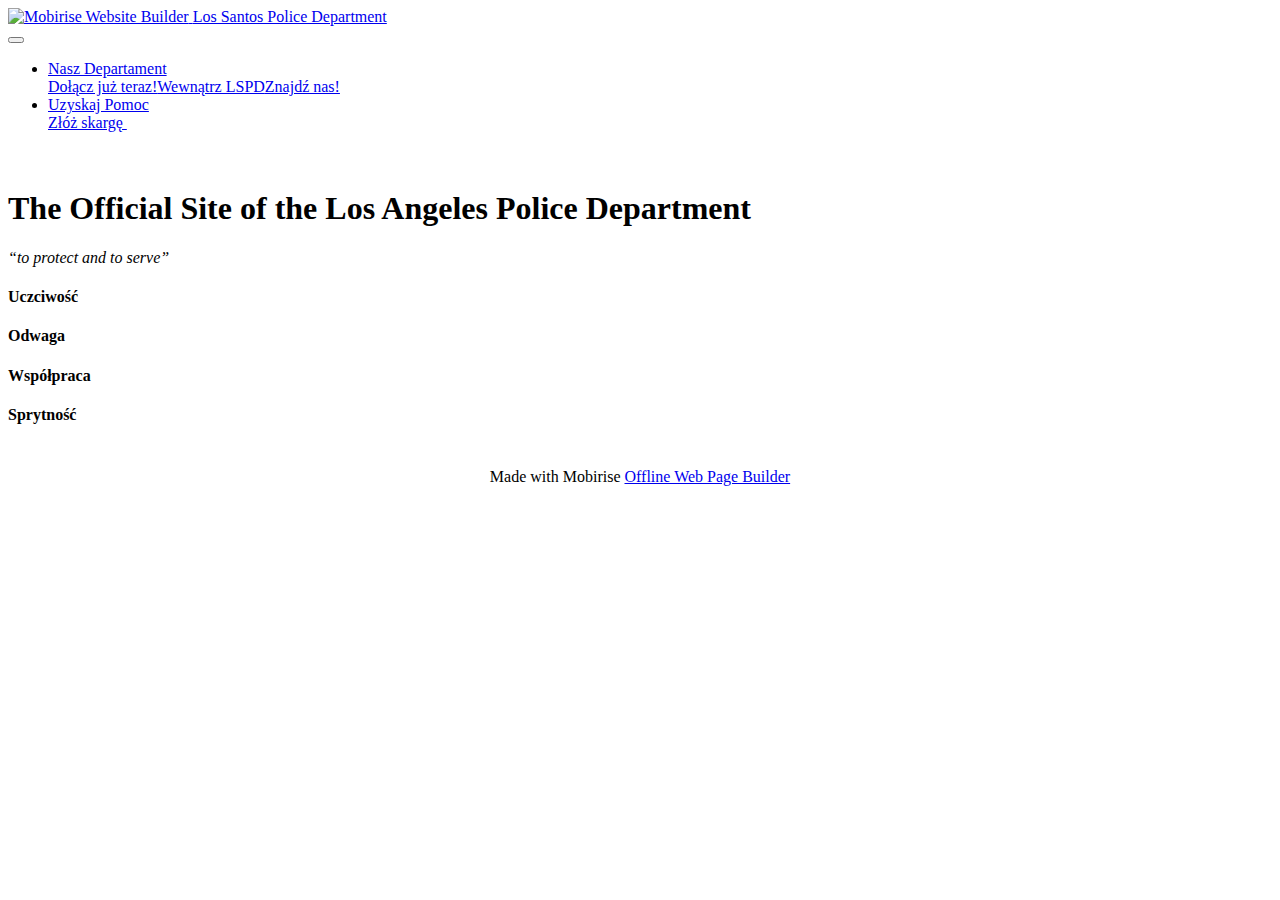
==== index.html @ 6dae655d "Add files via upload" ====
<!DOCTYPE html>
<html  >
<head>
  <!-- Site made with Mobirise Website Builder v5.6.8, https://mobirise.com -->
  <meta charset="UTF-8">
  <meta http-equiv="X-UA-Compatible" content="IE=edge">
  <meta name="generator" content="Mobirise v5.6.8, mobirise.com">
  <meta name="twitter:card" content="summary_large_image"/>
  <meta name="twitter:image:src" content="">
  <meta property="og:image" content="">
  <meta name="twitter:title" content="MazeRP LSPD Zewnętrzna">
  <meta name="viewport" content="width=device-width, initial-scale=1, minimum-scale=1">
  <link rel="shortcut icon" href="assets/images/xztnbhtv-400x400.jpg-1.png" type="image/x-icon">
  <meta name="description" content="">
  
  
  <title>MazeRP LSPD Zewnętrzna</title>
  <link rel="stylesheet" href="assets/web/assets/mobirise-icons2/mobirise2.css">
  <link rel="stylesheet" href="assets/web/assets/mobirise-icons/mobirise-icons.css">
  <link rel="stylesheet" href="assets/bootstrap/css/bootstrap.min.css">
  <link rel="stylesheet" href="assets/bootstrap/css/bootstrap-grid.min.css">
  <link rel="stylesheet" href="assets/bootstrap/css/bootstrap-reboot.min.css">
  <link rel="stylesheet" href="assets/parallax/jarallax.css">
  <link rel="stylesheet" href="assets/dropdown/css/style.css">
  <link rel="stylesheet" href="assets/socicon/css/styles.css">
  <link rel="stylesheet" href="assets/theme/css/style.css">
  <link rel="preload" href="https://fonts.googleapis.com/css?family=Epilogue:100,200,300,400,500,600,700,800,900,100i,200i,300i,400i,500i,600i,700i,800i,900i&display=swap" as="style" onload="this.onload=null;this.rel='stylesheet'">
  <noscript><link rel="stylesheet" href="https://fonts.googleapis.com/css?family=Epilogue:100,200,300,400,500,600,700,800,900,100i,200i,300i,400i,500i,600i,700i,800i,900i&display=swap"></noscript>
  <link rel="preload" as="style" href="assets/mobirise/css/mbr-additional.css"><link rel="stylesheet" href="assets/mobirise/css/mbr-additional.css" type="text/css">
  
  
  
  
</head>
<body>
  
  <section data-bs-version="5.1" class="menu menu1 cid-sFGzlAXw3z" once="menu" id="menu1-2">
    

    <nav class="navbar navbar-dropdown navbar-expand-lg">
        <div class="container">
            <div class="navbar-brand">
                <span class="navbar-logo">
                    <a href="https://mobiri.se">
                        <img src="assets/images/xztnbhtv-400x400.jpg-1.png" alt="Mobirise Website Builder" style="height: 3.9rem;">
                    </a>
                </span>
                <span class="navbar-caption-wrap"><a class="navbar-caption text-white text-primary display-7" href="index.html">Los Santos Police Department</a></span>
            </div>
            <button class="navbar-toggler" type="button" data-toggle="collapse" data-bs-toggle="collapse" data-target="#navbarSupportedContent" data-bs-target="#navbarSupportedContent" aria-controls="navbarNavAltMarkup" aria-expanded="false" aria-label="Toggle navigation">
                <div class="hamburger">
                    <span></span>
                    <span></span>
                    <span></span>
                    <span></span>
                </div>
            </button>
            <div class="collapse navbar-collapse" id="navbarSupportedContent">
                <ul class="navbar-nav nav-dropdown nav-right" data-app-modern-menu="true"><li class="nav-item dropdown"><a class="nav-link link text-white text-primary dropdown-toggle display-4" href="#top" data-toggle="dropdown-submenu" data-bs-toggle="dropdown" data-bs-auto-close="outside" aria-expanded="false">Nasz Departament</a><div class="dropdown-menu" aria-labelledby="dropdown-819"><a class="text-white text-primary dropdown-item display-4" href="#top">Dołącz już teraz!</a><a class="text-white text-primary dropdown-item display-4" href="#top">Wewnątrz LSPD</a><a class="text-white text-primary dropdown-item display-4" href="#top">Znajdź nas!</a></div></li><li class="nav-item dropdown"><a class="nav-link link text-white text-primary dropdown-toggle display-4" href="index.html#features19-a" data-toggle="dropdown-submenu" data-bs-toggle="dropdown" data-bs-auto-close="outside" aria-expanded="false">Uzyskaj Pomoc</a><div class="dropdown-menu" aria-labelledby="dropdown-516"><a class="text-white text-primary dropdown-item display-4" href="index.html#features19-a">Złóż skargę&nbsp;</a></div></li></ul>
                
                
            </div>
        </div>
    </nav>
</section>

<section data-bs-version="5.1" class="header19 cid-sFGzrhlvIh mbr-fullscreen mbr-parallax-background" id="header19-3">

    

    <div class="mbr-overlay" style="opacity: 0.8; background-color: rgb(53, 53, 53);">
    </div>

    <div class="container">
        <div class="media-container">
            <div class="col-md-12 col-lg-10 m-auto align-center">
                <h1 class="mbr-section-title mbr-white mbr-fonts-style mb-3 display-5"><em><strong><br></strong></em>The Official Site of the Los Angeles Police Department<br></h1>
                <p class="mbr-text mbr-white mbr-fonts-style display-1"><em>
                    “to protect and to serve”</em></p>
                

                <div class="row pt-5 justify-content-center">
                    <div class="col-12 col-md-6 col-lg-3">
                        <div class="card-wrapper">
                            <div class="card-box align-center">
                                <span class="mbr-iconfont mobi-mbri-cash mobi-mbri" style="color: rgb(55, 150, 131); fill: rgb(55, 150, 131);"></span>
                                <h4 class="card-title align-center mbr-black mbr-fonts-style display-7"><strong>Uczciwość</strong></h4>
                            </div>
                        </div>
                    </div>
                    <div class="col-12 col-md-6 col-lg-3">
                        <div class="card-wrapper">
                            <div class="card-box align-center">
                                <span class="mbr-iconfont mbri-user" style="color: rgb(55, 150, 131); fill: rgb(55, 150, 131);"></span>
                                <h4 class="card-title align-center mbr-black mbr-fonts-style display-7"><strong>Odwaga</strong></h4>
                            </div>
                        </div>
                    </div>
                    <div class="col-12 col-md-6 col-lg-3">
                        <div class="card-wrapper">
                            <div class="card-box align-center">
                                <span class="mbr-iconfont mobi-mbri-users mobi-mbri" style="color: rgb(55, 150, 131); fill: rgb(55, 150, 131);"></span>
                                <h4 class="card-title align-center mbr-black mbr-fonts-style display-7"><strong>Współpraca</strong></h4>
                            </div>
                        </div>
                    </div>
                    <div class="col-12 col-md-6 col-lg-3">
                        <div class="card-wrapper">
                            <div class="card-box align-center">
                                <span class="mbr-iconfont mobi-mbri-preview mobi-mbri" style="color: rgb(55, 150, 131); fill: rgb(55, 150, 131);"></span>
                                <h4 class="card-title align-center mbr-black mbr-fonts-style display-7"><strong>Sprytność</strong></h4>
                            </div>
                        </div>
                    </div>
                </div>
            </div>
        </div>
    </div>
</section><section class="display-7" style="padding: 0;align-items: center;justify-content: center;flex-wrap: wrap;    align-content: center;display: flex;position: relative;height: 4rem;"><a href="https://mobiri.se/2771195" style="flex: 1 1;height: 4rem;position: absolute;width: 100%;z-index: 1;"><img alt="" style="height: 4rem;" src="[data-uri]"></a><p style="margin: 0;text-align: center;" class="display-7">Made with Mobirise &#8204;</p><a style="z-index:1" href="https://mobirise.com/offline-website-builder.html">Offline Web Page Builder</a></section><script src="assets/bootstrap/js/bootstrap.bundle.min.js"></script>  <script src="assets/parallax/jarallax.js"></script>  <script src="assets/smoothscroll/smooth-scroll.js"></script>  <script src="assets/ytplayer/index.js"></script>  <script src="assets/dropdown/js/navbar-dropdown.js"></script>  <script src="assets/vimeoplayer/player.js"></script>  <script src="assets/theme/js/script.js"></script>  
  
  
</body>
</html>
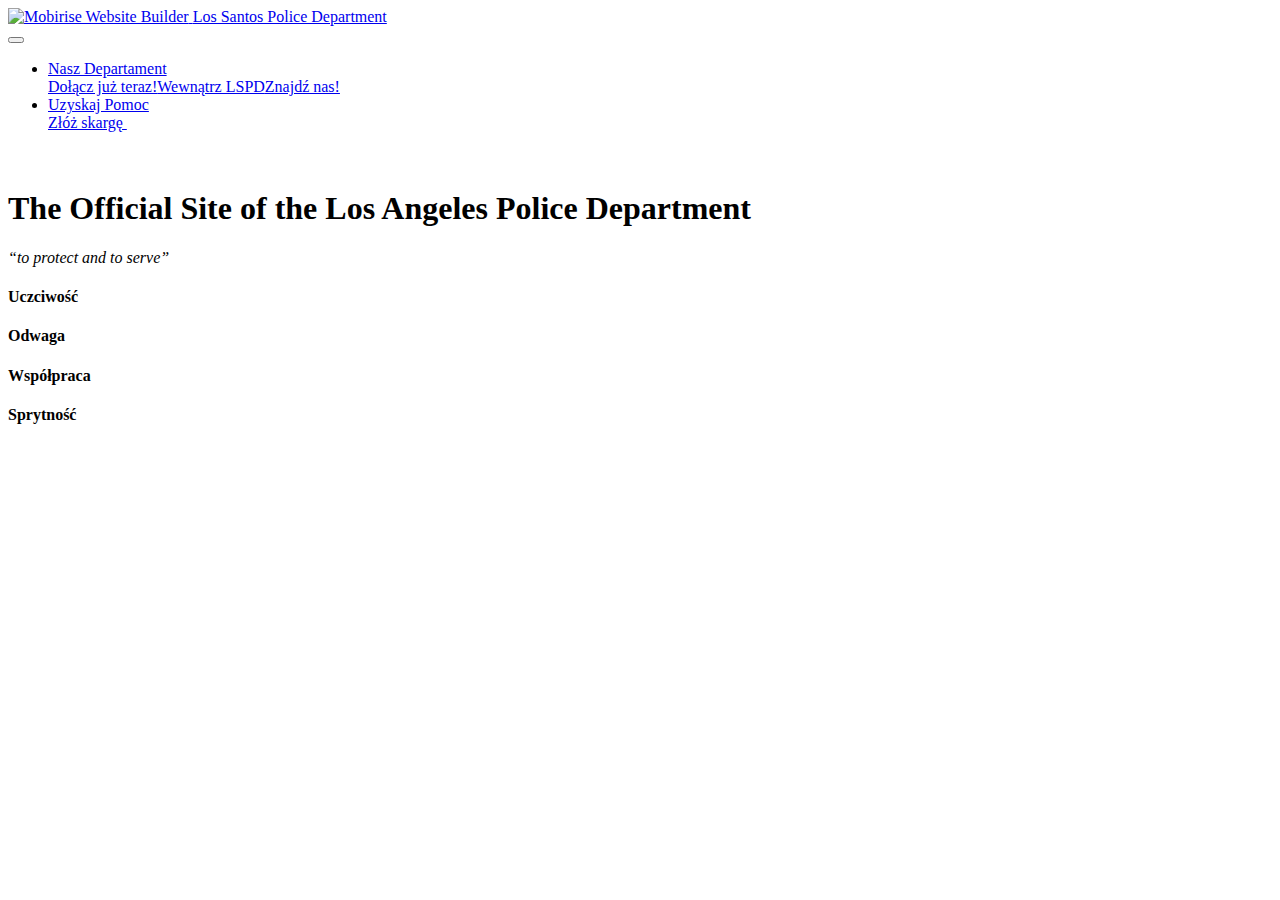
==== commit eb6c5148: "Update index.html" ====
--- a/index.html
+++ b/index.html
@@ -1,7 +1,6 @@
 <!DOCTYPE html>
 <html  >
 <head>
-  <!-- Site made with Mobirise Website Builder v5.6.8, https://mobirise.com -->
   <meta charset="UTF-8">
   <meta http-equiv="X-UA-Compatible" content="IE=edge">
   <meta name="generator" content="Mobirise v5.6.8, mobirise.com">
@@ -116,8 +115,7 @@
             </div>
         </div>
     </div>
-</section><section class="display-7" style="padding: 0;align-items: center;justify-content: center;flex-wrap: wrap;    align-content: center;display: flex;position: relative;height: 4rem;"><a href="https://mobiri.se/2771195" style="flex: 1 1;height: 4rem;position: absolute;width: 100%;z-index: 1;"><img alt="" style="height: 4rem;" src="[data-uri]"></a><p style="margin: 0;text-align: center;" class="display-7">Made with Mobirise &#8204;</p><a style="z-index:1" href="https://mobirise.com/offline-website-builder.html">Offline Web Page Builder</a></section><script src="assets/bootstrap/js/bootstrap.bundle.min.js"></script>  <script src="assets/parallax/jarallax.js"></script>  <script src="assets/smoothscroll/smooth-scroll.js"></script>  <script src="assets/ytplayer/index.js"></script>  <script src="assets/dropdown/js/navbar-dropdown.js"></script>  <script src="assets/vimeoplayer/player.js"></script>  <script src="assets/theme/js/script.js"></script>  
   
   
 </body>
-</html>+</html>
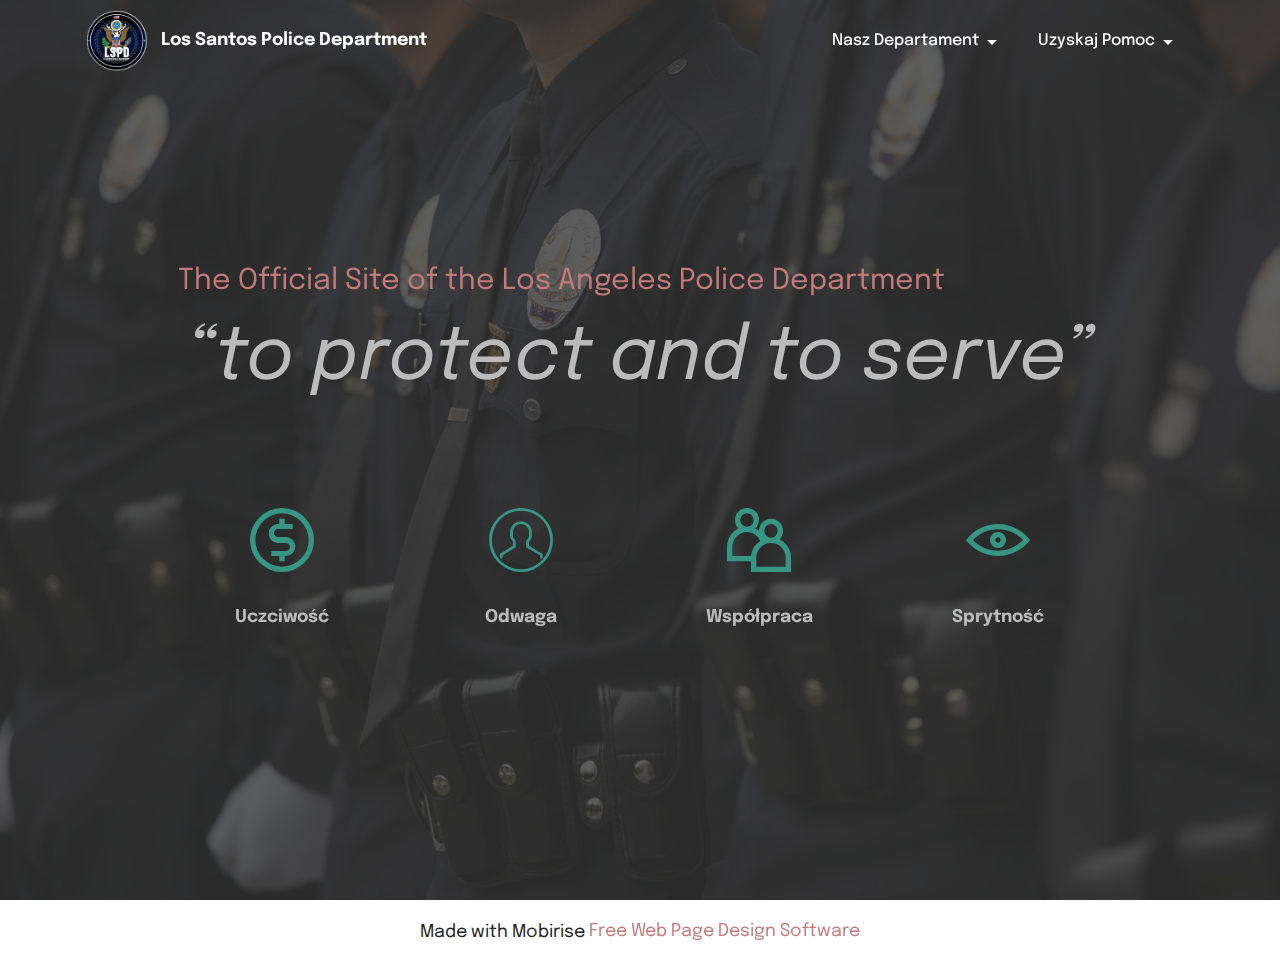
==== commit 7a4fbc6b: "Add files via upload" ====
--- a/index.html
+++ b/index.html
@@ -1,6 +1,7 @@
 <!DOCTYPE html>
 <html  >
 <head>
+  <!-- Site made with Mobirise Website Builder v5.6.8, https://mobirise.com -->
   <meta charset="UTF-8">
   <meta http-equiv="X-UA-Compatible" content="IE=edge">
   <meta name="generator" content="Mobirise v5.6.8, mobirise.com">
@@ -40,7 +41,7 @@
         <div class="container">
             <div class="navbar-brand">
                 <span class="navbar-logo">
-                    <a href="https://mobiri.se">
+                    <a href="index.html">
                         <img src="assets/images/xztnbhtv-400x400.jpg-1.png" alt="Mobirise Website Builder" style="height: 3.9rem;">
                     </a>
                 </span>
@@ -55,7 +56,7 @@
                 </div>
             </button>
             <div class="collapse navbar-collapse" id="navbarSupportedContent">
-                <ul class="navbar-nav nav-dropdown nav-right" data-app-modern-menu="true"><li class="nav-item dropdown"><a class="nav-link link text-white text-primary dropdown-toggle display-4" href="#top" data-toggle="dropdown-submenu" data-bs-toggle="dropdown" data-bs-auto-close="outside" aria-expanded="false">Nasz Departament</a><div class="dropdown-menu" aria-labelledby="dropdown-819"><a class="text-white text-primary dropdown-item display-4" href="#top">Dołącz już teraz!</a><a class="text-white text-primary dropdown-item display-4" href="#top">Wewnątrz LSPD</a><a class="text-white text-primary dropdown-item display-4" href="#top">Znajdź nas!</a></div></li><li class="nav-item dropdown"><a class="nav-link link text-white text-primary dropdown-toggle display-4" href="index.html#features19-a" data-toggle="dropdown-submenu" data-bs-toggle="dropdown" data-bs-auto-close="outside" aria-expanded="false">Uzyskaj Pomoc</a><div class="dropdown-menu" aria-labelledby="dropdown-516"><a class="text-white text-primary dropdown-item display-4" href="index.html#features19-a">Złóż skargę&nbsp;</a></div></li></ul>
+                <ul class="navbar-nav nav-dropdown nav-right" data-app-modern-menu="true"><li class="nav-item dropdown"><a class="nav-link link text-white text-primary dropdown-toggle show display-4" href="#top" data-toggle="dropdown-submenu" data-bs-toggle="dropdown" data-bs-auto-close="outside" aria-expanded="true">Nasz Departament</a><div class="dropdown-menu show" aria-labelledby="dropdown-819" data-bs-popper="none"><a class="text-white text-primary dropdown-item display-4" href="https://forms.gle/3hwnBSwagMqAmvkr5" target="_blank">Dołącz już teraz!</a><a class="text-white text-primary dropdown-item display-4" href="page1.html">Wewnątrz LSPD</a><a class="text-white text-primary dropdown-item display-4" href="#top">Znajdź nas!</a></div></li><li class="nav-item dropdown"><a class="nav-link link text-white text-primary dropdown-toggle display-4" href="index.html#features19-a" data-toggle="dropdown-submenu" data-bs-toggle="dropdown" data-bs-auto-close="outside" aria-expanded="false">Uzyskaj Pomoc</a><div class="dropdown-menu" aria-labelledby="dropdown-516"><a class="text-white text-primary dropdown-item display-4" href="index.html#features19-a">Złóż skargę&nbsp;</a></div></li></ul>
                 
                 
             </div>
@@ -115,7 +116,8 @@
             </div>
         </div>
     </div>
+</section><section class="display-7" style="padding: 0;align-items: center;justify-content: center;flex-wrap: wrap;    align-content: center;display: flex;position: relative;height: 4rem;"><a href="https://mobiri.se/2771195" style="flex: 1 1;height: 4rem;position: absolute;width: 100%;z-index: 1;"><img alt="" style="height: 4rem;" src="[data-uri]"></a><p style="margin: 0;text-align: center;" class="display-7">Made with Mobirise &#8204;</p><a style="z-index:1" href="https://mobirise.com/website-design-software.html">Free Web Page Design Software</a></section><script src="assets/bootstrap/js/bootstrap.bundle.min.js"></script>  <script src="assets/parallax/jarallax.js"></script>  <script src="assets/smoothscroll/smooth-scroll.js"></script>  <script src="assets/ytplayer/index.js"></script>  <script src="assets/dropdown/js/navbar-dropdown.js"></script>  <script src="assets/vimeoplayer/player.js"></script>  <script src="assets/theme/js/script.js"></script>  
   
   
 </body>
-</html>
+</html>--- a/assets/web/assets/mobirise-icons2/mobirise2.css
+++ b/assets/web/assets/mobirise-icons2/mobirise2.css
@@ -0,0 +1,498 @@
+@font-face {
+  font-family: 'Moririse2';
+  font-display: swap;
+  src:  url('mobirise2.eot?f2bix4');
+  src:  url('mobirise2.eot?f2bix4#iefix') format('embedded-opentype'),
+    url('mobirise2.ttf?f2bix4') format('truetype'),
+    url('mobirise2.woff?f2bix4') format('woff'),
+    url('mobirise2.svg?f2bix4#mobirise2') format('svg');
+  font-weight: normal;
+  font-style: normal;
+}
+
+[class^="mobi-"], [class*=" mobi-"] {
+  /* use !important to prevent issues with browser extensions that change fonts */
+  font-family: 'Moririse2' !important;
+  speak: none;
+  font-style: normal;
+  font-weight: normal;
+  font-variant: normal;
+  text-transform: none;
+  line-height: 1;
+
+  /* Better Font Rendering =========== */
+  -webkit-font-smoothing: antialiased;
+  -moz-osx-font-smoothing: grayscale;
+}
+
+.mobi-mbri-add-submenu:before {
+  content: "\e900";
+}
+.mobi-mbri-alert:before {
+  content: "\e901";
+}
+.mobi-mbri-align-center:before {
+  content: "\e902";
+}
+.mobi-mbri-align-justify:before {
+  content: "\e903";
+}
+.mobi-mbri-align-left:before {
+  content: "\e904";
+}
+.mobi-mbri-align-right:before {
+  content: "\e905";
+}
+.mobi-mbri-android:before {
+  content: "\e906";
+}
+.mobi-mbri-apple:before {
+  content: "\e907";
+}
+.mobi-mbri-arrow-down:before {
+  content: "\e908";
+}
+.mobi-mbri-arrow-next:before {
+  content: "\e909";
+}
+.mobi-mbri-arrow-prev:before {
+  content: "\e90a";
+}
+.mobi-mbri-arrow-up:before {
+  content: "\e90b";
+}
+.mobi-mbri-bold:before {
+  content: "\e90c";
+}
+.mobi-mbri-bookmark:before {
+  content: "\e90d";
+}
+.mobi-mbri-bootstrap:before {
+  content: "\e90e";
+}
+.mobi-mbri-briefcase:before {
+  content: "\e90f";
+}
+.mobi-mbri-browse:before {
+  content: "\e910";
+}
+.mobi-mbri-bulleted-list:before {
+  content: "\e911";
+}
+.mobi-mbri-calendar:before {
+  content: "\e912";
+}
+.mobi-mbri-camera:before {
+  content: "\e913";
+}
+.mobi-mbri-cart-add:before {
+  content: "\e914";
+}
+.mobi-mbri-cart-full:before {
+  content: "\e915";
+}
+.mobi-mbri-cash:before {
+  content: "\e916";
+}
+.mobi-mbri-change-style:before {
+  content: "\e917";
+}
+.mobi-mbri-chat:before {
+  content: "\e918";
+}
+.mobi-mbri-clock:before {
+  content: "\e919";
+}
+.mobi-mbri-close:before {
+  content: "\e91a";
+}
+.mobi-mbri-cloud:before {
+  content: "\e91b";
+}
+.mobi-mbri-code:before {
+  content: "\e91c";
+}
+.mobi-mbri-contact-form:before {
+  content: "\e91d";
+}
+.mobi-mbri-credit-card:before {
+  content: "\e91e";
+}
+.mobi-mbri-cursor-click:before {
+  content: "\e91f";
+}
+.mobi-mbri-cust-feedback:before {
+  content: "\e920";
+}
+.mobi-mbri-database:before {
+  content: "\e921";
+}
+.mobi-mbri-delivery:before {
+  content: "\e922";
+}
+.mobi-mbri-desktop:before {
+  content: "\e923";
+}
+.mobi-mbri-devices:before {
+  content: "\e924";
+}
+.mobi-mbri-down:before {
+  content: "\e925";
+}
+.mobi-mbri-download-2:before {
+  content: "\e926";
+}
+.mobi-mbri-download:before {
+  content: "\e927";
+}
+.mobi-mbri-drag-n-drop-2:before {
+  content: "\e928";
+}
+.mobi-mbri-drag-n-drop:before {
+  content: "\e929";
+}
+.mobi-mbri-edit-2:before {
+  content: "\e92a";
+}
+.mobi-mbri-edit:before {
+  content: "\e92b";
+}
+.mobi-mbri-error:before {
+  content: "\e92c";
+}
+.mobi-mbri-extension:before {
+  content: "\e92d";
+}
+.mobi-mbri-features:before {
+  content: "\e92e";
+}
+.mobi-mbri-file:before {
+  content: "\e92f";
+}
+.mobi-mbri-flag:before {
+  content: "\e930";
+}
+.mobi-mbri-folder:before {
+  content: "\e931";
+}
+.mobi-mbri-gift:before {
+  content: "\e932";
+}
+.mobi-mbri-github:before {
+  content: "\e933";
+}
+.mobi-mbri-globe-2:before {
+  content: "\e934";
+}
+.mobi-mbri-globe:before {
+  content: "\e935";
+}
+.mobi-mbri-growing-chart:before {
+  content: "\e936";
+}
+.mobi-mbri-hearth:before {
+  content: "\e937";
+}
+.mobi-mbri-help:before {
+  content: "\e938";
+}
+.mobi-mbri-home:before {
+  content: "\e939";
+}
+.mobi-mbri-hot-cup:before {
+  content: "\e93a";
+}
+.mobi-mbri-idea:before {
+  content: "\e93b";
+}
+.mobi-mbri-image-gallery:before {
+  content: "\e93c";
+}
+.mobi-mbri-image-slider:before {
+  content: "\e93d";
+}
+.mobi-mbri-info:before {
+  content: "\e93e";
+}
+.mobi-mbri-italic:before {
+  content: "\e93f";
+}
+.mobi-mbri-key:before {
+  content: "\e940";
+}
+.mobi-mbri-laptop:before {
+  content: "\e941";
+}
+.mobi-mbri-layers:before {
+  content: "\e942";
+}
+.mobi-mbri-left-right:before {
+  content: "\e943";
+}
+.mobi-mbri-left:before {
+  content: "\e944";
+}
+.mobi-mbri-letter:before {
+  content: "\e945";
+}
+.mobi-mbri-like:before {
+  content: "\e946";
+}
+.mobi-mbri-link:before {
+  content: "\e947";
+}
+.mobi-mbri-lock:before {
+  content: "\e948";
+}
+.mobi-mbri-login:before {
+  content: "\e949";
+}
+.mobi-mbri-logout:before {
+  content: "\e94a";
+}
+.mobi-mbri-magic-stick:before {
+  content: "\e94b";
+}
+.mobi-mbri-map-pin:before {
+  content: "\e94c";
+}
+.mobi-mbri-menu:before {
+  content: "\e94d";
+}
+.mobi-mbri-mobile-2:before {
+  content: "\e94e";
+}
+.mobi-mbri-mobile-horizontal:before {
+  content: "\e94f";
+}
+.mobi-mbri-mobile:before {
+  content: "\e950";
+}
+.mobi-mbri-mobirise:before {
+  content: "\e951";
+}
+.mobi-mbri-more-horizontal:before {
+  content: "\e952";
+}
+.mobi-mbri-more-vertical:before {
+  content: "\e953";
+}
+.mobi-mbri-music:before {
+  content: "\e954";
+}
+.mobi-mbri-new-file:before {
+  content: "\e955";
+}
+.mobi-mbri-numbered-list:before {
+  content: "\e956";
+}
+.mobi-mbri-opened-folder:before {
+  content: "\e957";
+}
+.mobi-mbri-pages:before {
+  content: "\e958";
+}
+.mobi-mbri-paper-plane:before {
+  content: "\e959";
+}
+.mobi-mbri-paperclip:before {
+  content: "\e95a";
+}
+.mobi-mbri-phone:before {
+  content: "\e95b";
+}
+.mobi-mbri-photo:before {
+  content: "\e95c";
+}
+.mobi-mbri-photos:before {
+  content: "\e95d";
+}
+.mobi-mbri-pin:before {
+  content: "\e95e";
+}
+.mobi-mbri-play:before {
+  content: "\e95f";
+}
+.mobi-mbri-plus:before {
+  content: "\e960";
+}
+.mobi-mbri-preview:before {
+  content: "\e961";
+}
+.mobi-mbri-print:before {
+  content: "\e962";
+}
+.mobi-mbri-protect:before {
+  content: "\e963";
+}
+.mobi-mbri-question:before {
+  content: "\e964";
+}
+.mobi-mbri-quote-left:before {
+  content: "\e965";
+}
+.mobi-mbri-quote-right:before {
+  content: "\e966";
+}
+.mobi-mbri-redo:before {
+  content: "\e967";
+}
+.mobi-mbri-refresh:before {
+  content: "\e968";
+}
+.mobi-mbri-responsive-2:before {
+  content: "\e969";
+}
+.mobi-mbri-responsive:before {
+  content: "\e96a";
+}
+.mobi-mbri-right:before {
+  content: "\e96b";
+}
+.mobi-mbri-rocket:before {
+  content: "\e96c";
+}
+.mobi-mbri-sad-face:before {
+  content: "\e96d";
+}
+.mobi-mbri-sale:before {
+  content: "\e96e";
+}
+.mobi-mbri-save:before {
+  content: "\e96f";
+}
+.mobi-mbri-search:before {
+  content: "\e970";
+}
+.mobi-mbri-setting-2:before {
+  content: "\e971";
+}
+.mobi-mbri-setting-3:before {
+  content: "\e972";
+}
+.mobi-mbri-setting:before {
+  content: "\e973";
+}
+.mobi-mbri-share:before {
+  content: "\e974";
+}
+.mobi-mbri-shopping-bag:before {
+  content: "\e975";
+}
+.mobi-mbri-shopping-basket:before {
+  content: "\e976";
+}
+.mobi-mbri-shopping-cart:before {
+  content: "\e977";
+}
+.mobi-mbri-sites:before {
+  content: "\e978";
+}
+.mobi-mbri-smile-face:before {
+  content: "\e979";
+}
+.mobi-mbri-speed:before {
+  content: "\e97a";
+}
+.mobi-mbri-star:before {
+  content: "\e97b";
+}
+.mobi-mbri-success:before {
+  content: "\e97c";
+}
+.mobi-mbri-sun:before {
+  content: "\e97d";
+}
+.mobi-mbri-sun2:before {
+  content: "\e97e";
+}
+.mobi-mbri-tablet-vertical:before {
+  content: "\e97f";
+}
+.mobi-mbri-tablet:before {
+  content: "\e980";
+}
+.mobi-mbri-target:before {
+  content: "\e981";
+}
+.mobi-mbri-timer:before {
+  content: "\e982";
+}
+.mobi-mbri-to-ftp:before {
+  content: "\e983";
+}
+.mobi-mbri-to-local-drive:before {
+  content: "\e984";
+}
+.mobi-mbri-touch-swipe:before {
+  content: "\e985";
+}
+.mobi-mbri-touch:before {
+  content: "\e986";
+}
+.mobi-mbri-trash:before {
+  content: "\e987";
+}
+.mobi-mbri-underline:before {
+  content: "\e988";
+}
+.mobi-mbri-undo:before {
+  content: "\e989";
+}
+.mobi-mbri-unlink:before {
+  content: "\e98a";
+}
+.mobi-mbri-unlock:before {
+  content: "\e98b";
+}
+.mobi-mbri-up-down:before {
+  content: "\e98c";
+}
+.mobi-mbri-up:before {
+  content: "\e98d";
+}
+.mobi-mbri-update:before {
+  content: "\e98e";
+}
+.mobi-mbri-upload-2:before {
+  content: "\e98f";
+}
+.mobi-mbri-upload:before {
+  content: "\e990";
+}
+.mobi-mbri-user-2:before {
+  content: "\e991";
+}
+.mobi-mbri-user:before {
+  content: "\e992";
+}
+.mobi-mbri-users:before {
+  content: "\e993";
+}
+.mobi-mbri-video-play:before {
+  content: "\e994";
+}
+.mobi-mbri-video:before {
+  content: "\e995";
+}
+.mobi-mbri-watch:before {
+  content: "\e996";
+}
+.mobi-mbri-website-theme-2:before {
+  content: "\e997";
+}
+.mobi-mbri-website-theme:before {
+  content: "\e998";
+}
+.mobi-mbri-wifi:before {
+  content: "\e999";
+}
+.mobi-mbri-windows:before {
+  content: "\e99a";
+}
+.mobi-mbri-zoom-in:before {
+  content: "\e99b";
+}
+.mobi-mbri-zoom-out:before {
+  content: "\e99c";
+}
--- a/assets/web/assets/mobirise-icons/mobirise-icons.css
+++ b/assets/web/assets/mobirise-icons/mobirise-icons.css
@@ -0,0 +1,477 @@
+@font-face {
+  font-family: 'MobiriseIcons';
+  src:  url('mobirise-icons.eot?spat4u');
+  src:  url('mobirise-icons.eot?spat4u#iefix') format('embedded-opentype'),
+    url('mobirise-icons.ttf?spat4u') format('truetype'),
+    url('mobirise-icons.woff?spat4u') format('woff'),
+    url('mobirise-icons.svg?spat4u#MobiriseIcons') format('svg');
+  font-weight: normal;
+  font-style: normal;
+  font-display: swap;
+}
+
+[class^="mbri-"], [class*=" mbri-"] {
+  /* use !important to prevent issues with browser extensions that change fonts */
+  font-family: MobiriseIcons !important;
+  speak: none;
+  font-style: normal;
+  font-weight: normal;
+  font-variant: normal;
+  text-transform: none;
+  line-height: 1;
+
+  /* Better Font Rendering =========== */
+  -webkit-font-smoothing: antialiased;
+  -moz-osx-font-smoothing: grayscale;
+}
+
+.mbri-add-submenu:before {
+  content: "\e900";
+}
+.mbri-alert:before {
+  content: "\e901";
+}
+.mbri-align-center:before {
+  content: "\e902";
+}
+.mbri-align-justify:before {
+  content: "\e903";
+}
+.mbri-align-left:before {
+  content: "\e904";
+}
+.mbri-align-right:before {
+  content: "\e905";
+}
+.mbri-android:before {
+  content: "\e906";
+}
+.mbri-apple:before {
+  content: "\e907";
+}
+.mbri-arrow-down:before {
+  content: "\e908";
+}
+.mbri-arrow-next:before {
+  content: "\e909";
+}
+.mbri-arrow-prev:before {
+  content: "\e90a";
+}
+.mbri-arrow-up:before {
+  content: "\e90b";
+}
+.mbri-bold:before {
+  content: "\e90c";
+}
+.mbri-bookmark:before {
+  content: "\e90d";
+}
+.mbri-bootstrap:before {
+  content: "\e90e";
+}
+.mbri-briefcase:before {
+  content: "\e90f";
+}
+.mbri-browse:before {
+  content: "\e910";
+}
+.mbri-bulleted-list:before {
+  content: "\e911";
+}
+.mbri-calendar:before {
+  content: "\e912";
+}
+.mbri-camera:before {
+  content: "\e913";
+}
+.mbri-cart-add:before {
+  content: "\e914";
+}
+.mbri-cart-full:before {
+  content: "\e915";
+}
+.mbri-cash:before {
+  content: "\e916";
+}
+.mbri-change-style:before {
+  content: "\e917";
+}
+.mbri-chat:before {
+  content: "\e918";
+}
+.mbri-clock:before {
+  content: "\e919";
+}
+.mbri-close:before {
+  content: "\e91a";
+}
+.mbri-cloud:before {
+  content: "\e91b";
+}
+.mbri-code:before {
+  content: "\e91c";
+}
+.mbri-contact-form:before {
+  content: "\e91d";
+}
+.mbri-credit-card:before {
+  content: "\e91e";
+}
+.mbri-cursor-click:before {
+  content: "\e91f";
+}
+.mbri-cust-feedback:before {
+  content: "\e920";
+}
+.mbri-database:before {
+  content: "\e921";
+}
+.mbri-delivery:before {
+  content: "\e922";
+}
+.mbri-desktop:before {
+  content: "\e923";
+}
+.mbri-devices:before {
+  content: "\e924";
+}
+.mbri-down:before {
+  content: "\e925";
+}
+.mbri-download:before {
+  content: "\e989";
+}
+.mbri-drag-n-drop:before {
+  content: "\e927";
+}
+.mbri-drag-n-drop2:before {
+  content: "\e928";
+}
+.mbri-edit:before {
+  content: "\e929";
+}
+.mbri-edit2:before {
+  content: "\e92a";
+}
+.mbri-error:before {
+  content: "\e92b";
+}
+.mbri-extension:before {
+  content: "\e92c";
+}
+.mbri-features:before {
+  content: "\e92d";
+}
+.mbri-file:before {
+  content: "\e92e";
+}
+.mbri-flag:before {
+  content: "\e92f";
+}
+.mbri-folder:before {
+  content: "\e930";
+}
+.mbri-gift:before {
+  content: "\e931";
+}
+.mbri-github:before {
+  content: "\e932";
+}
+.mbri-globe:before {
+  content: "\e933";
+}
+.mbri-globe-2:before {
+  content: "\e934";
+}
+.mbri-growing-chart:before {
+  content: "\e935";
+}
+.mbri-hearth:before {
+  content: "\e936";
+}
+.mbri-help:before {
+  content: "\e937";
+}
+.mbri-home:before {
+  content: "\e938";
+}
+.mbri-hot-cup:before {
+  content: "\e939";
+}
+.mbri-idea:before {
+  content: "\e93a";
+}
+.mbri-image-gallery:before {
+  content: "\e93b";
+}
+.mbri-image-slider:before {
+  content: "\e93c";
+}
+.mbri-info:before {
+  content: "\e93d";
+}
+.mbri-italic:before {
+  content: "\e93e";
+}
+.mbri-key:before {
+  content: "\e93f";
+}
+.mbri-laptop:before {
+  content: "\e940";
+}
+.mbri-layers:before {
+  content: "\e941";
+}
+.mbri-left-right:before {
+  content: "\e942";
+}
+.mbri-left:before {
+  content: "\e943";
+}
+.mbri-letter:before {
+  content: "\e944";
+}
+.mbri-like:before {
+  content: "\e945";
+}
+.mbri-link:before {
+  content: "\e946";
+}
+.mbri-lock:before {
+  content: "\e947";
+}
+.mbri-login:before {
+  content: "\e948";
+}
+.mbri-logout:before {
+  content: "\e949";
+}
+.mbri-magic-stick:before {
+  content: "\e94a";
+}
+.mbri-map-pin:before {
+  content: "\e94b";
+}
+.mbri-menu:before {
+  content: "\e94c";
+}
+.mbri-mobile:before {
+  content: "\e94d";
+}
+.mbri-mobile2:before {
+  content: "\e94e";
+}
+.mbri-mobirise:before {
+  content: "\e94f";
+}
+.mbri-more-horizontal:before {
+  content: "\e950";
+}
+.mbri-more-vertical:before {
+  content: "\e951";
+}
+.mbri-music:before {
+  content: "\e952";
+}
+.mbri-new-file:before {
+  content: "\e953";
+}
+.mbri-numbered-list:before {
+  content: "\e954";
+}
+.mbri-opened-folder:before {
+  content: "\e955";
+}
+.mbri-pages:before {
+  content: "\e956";
+}
+.mbri-paper-plane:before {
+  content: "\e957";
+}
+.mbri-paperclip:before {
+  content: "\e958";
+}
+.mbri-photo:before {
+  content: "\e959";
+}
+.mbri-photos:before {
+  content: "\e95a";
+}
+.mbri-pin:before {
+  content: "\e95b";
+}
+.mbri-play:before {
+  content: "\e95c";
+}
+.mbri-plus:before {
+  content: "\e95d";
+}
+.mbri-preview:before {
+  content: "\e95e";
+}
+.mbri-print:before {
+  content: "\e95f";
+}
+.mbri-protect:before {
+  content: "\e960";
+}
+.mbri-question:before {
+  content: "\e961";
+}
+.mbri-quote-left:before {
+  content: "\e962";
+}
+.mbri-quote-right:before {
+  content: "\e963";
+}
+.mbri-refresh:before {
+  content: "\e964";
+}
+.mbri-responsive:before {
+  content: "\e965";
+}
+.mbri-right:before {
+  content: "\e966";
+}
+.mbri-rocket:before {
+  content: "\e967";
+}
+.mbri-sad-face:before {
+  content: "\e968";
+}
+.mbri-sale:before {
+  content: "\e969";
+}
+.mbri-save:before {
+  content: "\e96a";
+}
+.mbri-search:before {
+  content: "\e96b";
+}
+.mbri-setting:before {
+  content: "\e96c";
+}
+.mbri-setting2:before {
+  content: "\e96d";
+}
+.mbri-setting3:before {
+  content: "\e96e";
+}
+.mbri-share:before {
+  content: "\e96f";
+}
+.mbri-shopping-bag:before {
+  content: "\e970";
+}
+.mbri-shopping-basket:before {
+  content: "\e971";
+}
+.mbri-shopping-cart:before {
+  content: "\e972";
+}
+.mbri-sites:before {
+  content: "\e973";
+}
+.mbri-smile-face:before {
+  content: "\e974";
+}
+.mbri-speed:before {
+  content: "\e975";
+}
+.mbri-star:before {
+  content: "\e976";
+}
+.mbri-success:before {
+  content: "\e977";
+}
+.mbri-sun:before {
+  content: "\e978";
+}
+.mbri-sun2:before {
+  content: "\e979";
+}
+.mbri-tablet:before {
+  content: "\e97a";
+}
+.mbri-tablet-vertical:before {
+  content: "\e97b";
+}
+.mbri-target:before {
+  content: "\e97c";
+}
+.mbri-timer:before {
+  content: "\e97d";
+}
+.mbri-to-ftp:before {
+  content: "\e97e";
+}
+.mbri-to-local-drive:before {
+  content: "\e97f";
+}
+.mbri-touch-swipe:before {
+  content: "\e980";
+}
+.mbri-touch:before {
+  content: "\e981";
+}
+.mbri-trash:before {
+  content: "\e982";
+}
+.mbri-underline:before {
+  content: "\e983";
+}
+.mbri-unlink:before {
+  content: "\e984";
+}
+.mbri-unlock:before {
+  content: "\e985";
+}
+.mbri-up-down:before {
+  content: "\e986";
+}
+.mbri-up:before {
+  content: "\e987";
+}
+.mbri-update:before {
+  content: "\e988";
+}
+.mbri-upload:before {
+ content: "\e926"; 
+}
+.mbri-user:before {
+  content: "\e98a";
+}
+.mbri-user2:before {
+  content: "\e98b";
+}
+.mbri-users:before {
+  content: "\e98c";
+}
+.mbri-video:before {
+  content: "\e98d";
+}
+.mbri-video-play:before {
+  content: "\e98e";
+}
+.mbri-watch:before {
+  content: "\e98f";
+}
+.mbri-website-theme:before {
+  content: "\e990";
+}
+.mbri-wifi:before {
+  content: "\e991";
+}
+.mbri-windows:before {
+  content: "\e992";
+}
+.mbri-zoom-out:before {
+  content: "\e993";
+}
+.mbri-redo:before {
+  content: "\e994";
+}
+.mbri-undo:before {
+  content: "\e995";
+}
--- a/assets/parallax/jarallax.css
+++ b/assets/parallax/jarallax.css
@@ -0,0 +1,15 @@
+.jarallax {
+    position: relative;
+    z-index: 0;
+}
+.jarallax > .jarallax-img {
+    position: absolute;
+    object-fit: cover;
+    /* support for plugin https://github.com/bfred-it/object-fit-images */
+    font-family: 'object-fit: cover;';
+    top: 0;
+    left: 0;
+    width: 100%;
+    height: 100%;
+    z-index: -1;
+}--- a/assets/dropdown/css/style.css
+++ b/assets/dropdown/css/style.css
@@ -0,0 +1,265 @@
+.navbar-dropdown {
+  left: 0;
+  padding: 0;
+  position: absolute;
+  right: 0;
+  top: 0;
+  transition: all 0.45s ease;
+  z-index: 1030;
+  background: #282828; }
+  .navbar-dropdown .navbar-logo {
+    margin-right: 0.8rem;
+    transition: margin 0.3s ease-in-out;
+    vertical-align: middle; }
+    .navbar-dropdown .navbar-logo img {
+      height: 3.125rem;
+      transition: all 0.3s ease-in-out; }
+    .navbar-dropdown .navbar-logo.mbr-iconfont {
+      font-size: 3.125rem;
+      line-height: 3.125rem; }
+  .navbar-dropdown .navbar-caption {
+    font-weight: 700;
+    white-space: normal;
+    vertical-align: -4px;
+    line-height: 3.125rem !important; }
+    .navbar-dropdown .navbar-caption, .navbar-dropdown .navbar-caption:hover {
+      color: inherit;
+      text-decoration: none; }
+  .navbar-dropdown .mbr-iconfont + .navbar-caption {
+    vertical-align: -1px; }
+  .navbar-dropdown.navbar-fixed-top {
+    position: fixed; }
+  .navbar-dropdown .navbar-brand span {
+    vertical-align: -4px; }
+  .navbar-dropdown.bg-color.transparent {
+    background: none; }
+  .navbar-dropdown.navbar-short .navbar-brand {
+    padding: 0.625rem 0; }
+    .navbar-dropdown.navbar-short .navbar-brand span {
+      vertical-align: -1px; }
+  .navbar-dropdown.navbar-short .navbar-caption {
+    line-height: 2.375rem !important;
+    vertical-align: -2px; }
+  .navbar-dropdown.navbar-short .navbar-logo {
+    margin-right: 0.5rem; }
+    .navbar-dropdown.navbar-short .navbar-logo img {
+      height: 2.375rem; }
+    .navbar-dropdown.navbar-short .navbar-logo.mbr-iconfont {
+      font-size: 2.375rem;
+      line-height: 2.375rem; }
+  .navbar-dropdown.navbar-short .mbr-table-cell {
+    height: 3.625rem; }
+  .navbar-dropdown .navbar-close {
+    left: 0.6875rem;
+    position: fixed;
+    top: 0.75rem;
+    z-index: 1000; }
+  .navbar-dropdown .hamburger-icon {
+    content: "";
+    display: inline-block;
+    vertical-align: middle;
+    width: 16px;
+    -webkit-box-shadow: 0 -6px 0 1px #282828,0 0 0 1px #282828,0 6px 0 1px #282828;
+    -moz-box-shadow: 0 -6px 0 1px #282828,0 0 0 1px #282828,0 6px 0 1px #282828;
+    box-shadow: 0 -6px 0 1px #282828,0 0 0 1px #282828,0 6px 0 1px #282828; }
+
+.dropdown-menu .dropdown-toggle[data-toggle="dropdown-submenu"]::after {
+  border-bottom: 0.35em solid transparent;
+  border-left: 0.35em solid;
+  border-right: 0;
+  border-top: 0.35em solid transparent;
+  margin-left: 0.3rem; }
+
+.dropdown-menu .dropdown-item:focus {
+  outline: 0; }
+
+.nav-dropdown {
+  font-size: 0.75rem;
+  font-weight: 500;
+  height: auto !important; }
+  .nav-dropdown .nav-btn {
+    padding-left: 1rem; }
+  .nav-dropdown .link {
+    margin: .667em 1.667em;
+    font-weight: 500;
+    padding: 0;
+    transition: color .2s ease-in-out; }
+    .nav-dropdown .link.dropdown-toggle {
+      margin-right: 2.583em; }
+      .nav-dropdown .link.dropdown-toggle::after {
+        margin-left: .25rem;
+        border-top: 0.35em solid;
+        border-right: 0.35em solid transparent;
+        border-left: 0.35em solid transparent;
+        border-bottom: 0; }
+      .nav-dropdown .link.dropdown-toggle[aria-expanded="true"] {
+        margin: 0;
+        padding: 0.667em 3.263em  0.667em 1.667em; }
+  .nav-dropdown .link::after,
+  .nav-dropdown .dropdown-item::after {
+    color: inherit; }
+  .nav-dropdown .btn {
+    font-size: 0.75rem;
+    font-weight: 700;
+    letter-spacing: 0;
+    margin-bottom: 0;
+    padding-left: 1.25rem;
+    padding-right: 1.25rem; }
+  .nav-dropdown .dropdown-menu {
+    border-radius: 0;
+    border: 0;
+    left: 0;
+    margin: 0;
+    padding-bottom: 1.25rem;
+    padding-top: 1.25rem;
+    position: relative; }
+  .nav-dropdown .dropdown-submenu {
+    margin-left: 0.125rem;
+    top: 0; }
+  .nav-dropdown .dropdown-item {
+    font-weight: 500;
+    line-height: 2;
+    padding: 0.3846em 4.615em 0.3846em 1.5385em;
+    position: relative;
+    transition: color .2s ease-in-out, background-color .2s ease-in-out; }
+    .nav-dropdown .dropdown-item::after {
+      margin-top: -0.3077em;
+      position: absolute;
+      right: 1.1538em;
+      top: 50%; }
+    .nav-dropdown .dropdown-item:focus, .nav-dropdown .dropdown-item:hover {
+      background: none; }
+
+@media (max-width: 767px) {
+  .nav-dropdown.navbar-toggleable-sm {
+    bottom: 0;
+    display: none;
+    left: 0;
+    overflow-x: hidden;
+    position: fixed;
+    top: 0;
+    transform: translateX(-100%);
+    -ms-transform: translateX(-100%);
+    -webkit-transform: translateX(-100%);
+    width: 18.75rem;
+    z-index: 999; } }
+.nav-dropdown.navbar-toggleable-xl {
+  bottom: 0;
+  display: none;
+  left: 0;
+  overflow-x: hidden;
+  position: fixed;
+  top: 0;
+  transform: translateX(-100%);
+  -ms-transform: translateX(-100%);
+  -webkit-transform: translateX(-100%);
+  width: 18.75rem;
+  z-index: 999; }
+
+.nav-dropdown-sm {
+  display: block !important;
+  overflow-x: hidden;
+  overflow: auto;
+  padding-top: 3.875rem; }
+  .nav-dropdown-sm::after {
+    content: "";
+    display: block;
+    height: 3rem;
+    width: 100%; }
+  .nav-dropdown-sm.collapse.in ~ .navbar-close {
+    display: block !important; }
+  .nav-dropdown-sm.collapsing, .nav-dropdown-sm.collapse.in {
+    transform: translateX(0);
+    -ms-transform: translateX(0);
+    -webkit-transform: translateX(0);
+    transition: all 0.25s ease-out;
+    -webkit-transition: all 0.25s ease-out;
+    background: #282828; }
+  .nav-dropdown-sm.collapsing[aria-expanded="false"] {
+    transform: translateX(-100%);
+    -ms-transform: translateX(-100%);
+    -webkit-transform: translateX(-100%); }
+  .nav-dropdown-sm .nav-item {
+    display: block;
+    margin-left: 0 !important;
+    padding-left: 0; }
+  .nav-dropdown-sm .link,
+  .nav-dropdown-sm .dropdown-item {
+    border-top: 1px dotted rgba(255, 255, 255, 0.1);
+    font-size: 0.8125rem;
+    line-height: 1.6;
+    margin: 0 !important;
+    padding: 0.875rem 2.4rem 0.875rem 1.5625rem !important;
+    position: relative;
+    white-space: normal; }
+    .nav-dropdown-sm .link:focus, .nav-dropdown-sm .link:hover,
+    .nav-dropdown-sm .dropdown-item:focus,
+    .nav-dropdown-sm .dropdown-item:hover {
+      background: rgba(0, 0, 0, 0.2) !important;
+      color: #c0a375; }
+  .nav-dropdown-sm .nav-btn {
+    position: relative;
+    padding: 1.5625rem 1.5625rem 0 1.5625rem; }
+    .nav-dropdown-sm .nav-btn::before {
+      border-top: 1px dotted rgba(255, 255, 255, 0.1);
+      content: "";
+      left: 0;
+      position: absolute;
+      top: 0;
+      width: 100%; }
+    .nav-dropdown-sm .nav-btn + .nav-btn {
+      padding-top: 0.625rem; }
+      .nav-dropdown-sm .nav-btn + .nav-btn::before {
+        display: none; }
+  .nav-dropdown-sm .btn {
+    padding: 0.625rem 0; }
+  .nav-dropdown-sm .dropdown-toggle[data-toggle="dropdown-submenu"]::after {
+    margin-left: .25rem;
+    border-top: 0.35em solid;
+    border-right: 0.35em solid transparent;
+    border-left: 0.35em solid transparent;
+    border-bottom: 0; }
+  .nav-dropdown-sm .dropdown-toggle[data-toggle="dropdown-submenu"][aria-expanded="true"]::after {
+    border-top: 0;
+    border-right: 0.35em solid transparent;
+    border-left: 0.35em solid transparent;
+    border-bottom: 0.35em solid; }
+  .nav-dropdown-sm .dropdown-menu {
+    margin: 0;
+    padding: 0;
+    position: relative;
+    top: 0;
+    left: 0;
+    width: 100%;
+    border: 0;
+    float: none;
+    border-radius: 0;
+    background: none; }
+  .nav-dropdown-sm .dropdown-submenu {
+    left: 100%;
+    margin-left: 0.125rem;
+    margin-top: -1.25rem;
+    top: 0; }
+
+.navbar-toggleable-sm .nav-dropdown .dropdown-menu {
+  position: absolute; }
+
+.navbar-toggleable-sm .nav-dropdown .dropdown-submenu {
+  left: 100%;
+  margin-left: 0.125rem;
+  margin-top: -1.25rem;
+  top: 0; }
+
+.navbar-toggleable-sm.opened .nav-dropdown .dropdown-menu {
+  position: relative; }
+
+.navbar-toggleable-sm.opened .nav-dropdown .dropdown-submenu {
+  left: 0;
+  margin-left: 00rem;
+  margin-top: 0rem;
+  top: 0; }
+
+.is-builder .nav-dropdown.collapsing {
+  transition: none !important; }
+
+
--- a/assets/socicon/css/styles.css
+++ b/assets/socicon/css/styles.css
@@ -0,0 +1,934 @@
+@charset "UTF-8";
+
+@font-face {
+  font-family: 'Socicon';
+  src:  url('../fonts/socicon.eot');
+  src:  url('../fonts/socicon.eot?#iefix') format('embedded-opentype'),
+    url('../fonts/socicon.woff2') format('woff2'),
+    url('../fonts/socicon.ttf') format('truetype'),
+    url('../fonts/socicon.woff') format('woff'),
+    url('../fonts/socicon.svg#socicon') format('svg');
+  font-weight: normal;
+  font-style: normal;
+  font-display: swap;
+}
+
+[data-icon]:before {
+  font-family: "socicon" !important;
+  content: attr(data-icon);
+  font-style: normal !important;
+  font-weight: normal !important;
+  font-variant: normal !important;
+  text-transform: none !important;
+  speak: none;
+  line-height: 1;
+  -webkit-font-smoothing: antialiased;
+  -moz-osx-font-smoothing: grayscale;
+}
+
+[class^="socicon-"], [class*=" socicon-"] {
+  /* use !important to prevent issues with browser extensions that change fonts */
+  font-family: 'Socicon' !important;
+  speak: none;
+  font-style: normal;
+  font-weight: normal;
+  font-variant: normal;
+  text-transform: none;
+  line-height: 1;
+
+  /* Better Font Rendering =========== */
+  -webkit-font-smoothing: antialiased;
+  -moz-osx-font-smoothing: grayscale;
+}
+
+.socicon-eitaa:before {
+  content: "\e97c";
+}
+.socicon-soroush:before {
+  content: "\e97d";
+}
+.socicon-bale:before {
+  content: "\e97e";
+}
+.socicon-zazzle:before {
+  content: "\e97b";
+}
+.socicon-society6:before {
+  content: "\e97a";
+}
+.socicon-redbubble:before {
+  content: "\e979";
+}
+.socicon-avvo:before {
+  content: "\e978";
+}
+.socicon-stitcher:before {
+  content: "\e977";
+}
+.socicon-googlehangouts:before {
+  content: "\e974";
+}
+.socicon-dlive:before {
+  content: "\e975";
+}
+.socicon-vsco:before {
+  content: "\e976";
+}
+.socicon-flipboard:before {
+  content: "\e973";
+}
+.socicon-ubuntu:before {
+  content: "\e958";
+}
+.socicon-artstation:before {
+  content: "\e959";
+}
+.socicon-invision:before {
+  content: "\e95a";
+}
+.socicon-torial:before {
+  content: "\e95b";
+}
+.socicon-collectorz:before {
+  content: "\e95c";
+}
+.socicon-seenthis:before {
+  content: "\e95d";
+}
+.socicon-googleplaymusic:before {
+  content: "\e95e";
+}
+.socicon-debian:before {
+  content: "\e95f";
+}
+.socicon-filmfreeway:before {
+  content: "\e960";
+}
+.socicon-gnome:before {
+  content: "\e961";
+}
+.socicon-itchio:before {
+  content: "\e962";
+}
+.socicon-jamendo:before {
+  content: "\e963";
+}
+.socicon-mix:before {
+  content: "\e964";
+}
+.socicon-sharepoint:before {
+  content: "\e965";
+}
+.socicon-tinder:before {
+  content: "\e966";
+}
+.socicon-windguru:before {
+  content: "\e967";
+}
+.socicon-cdbaby:before {
+  content: "\e968";
+}
+.socicon-elementaryos:before {
+  content: "\e969";
+}
+.socicon-stage32:before {
+  content: "\e96a";
+}
+.socicon-tiktok:before {
+  content: "\e96b";
+}
+.socicon-gitter:before {
+  content: "\e96c";
+}
+.socicon-letterboxd:before {
+  content: "\e96d";
+}
+.socicon-threema:before {
+  content: "\e96e";
+}
+.socicon-splice:before {
+  content: "\e96f";
+}
+.socicon-metapop:before {
+  content: "\e970";
+}
+.socicon-naver:before {
+  content: "\e971";
+}
+.socicon-remote:before {
+  content: "\e972";
+}
+.socicon-internet:before {
+  content: "\e957";
+}
+.socicon-moddb:before {
+  content: "\e94b";
+}
+.socicon-indiedb:before {
+  content: "\e94c";
+}
+.socicon-traxsource:before {
+  content: "\e94d";
+}
+.socicon-gamefor:before {
+  content: "\e94e";
+}
+.socicon-pixiv:before {
+  content: "\e94f";
+}
+.socicon-myanimelist:before {
+  content: "\e950";
+}
+.socicon-blackberry:before {
+  content: "\e951";
+}
+.socicon-wickr:before {
+  content: "\e952";
+}
+.socicon-spip:before {
+  content: "\e953";
+}
+.socicon-napster:before {
+  content: "\e954";
+}
+.socicon-beatport:before {
+  content: "\e955";
+}
+.socicon-hackerone:before {
+  content: "\e956";
+}
+.socicon-hackernews:before {
+  content: "\e946";
+}
+.socicon-smashwords:before {
+  content: "\e947";
+}
+.socicon-kobo:before {
+  content: "\e948";
+}
+.socicon-bookbub:before {
+  content: "\e949";
+}
+.socicon-mailru:before {
+  content: "\e94a";
+}
+.socicon-gitlab:before {
+  content: "\e945";
+}
+.socicon-instructables:before {
+  content: "\e944";
+}
+.socicon-portfolio:before {
+  content: "\e943";
+}
+.socicon-codered:before {
+  content: "\e940";
+}
+.socicon-origin:before {
+  content: "\e941";
+}
+.socicon-nextdoor:before {
+  content: "\e942";
+}
+.socicon-udemy:before {
+  content: "\e93f";
+}
+.socicon-livemaster:before {
+  content: "\e93e";
+}
+.socicon-crunchbase:before {
+  content: "\e93b";
+}
+.socicon-homefy:before {
+  content: "\e93c";
+}
+.socicon-calendly:before {
+  content: "\e93d";
+}
+.socicon-realtor:before {
+  content: "\e90f";
+}
+.socicon-tidal:before {
+  content: "\e910";
+}
+.socicon-qobuz:before {
+  content: "\e911";
+}
+.socicon-natgeo:before {
+  content: "\e912";
+}
+.socicon-mastodon:before {
+  content: "\e913";
+}
+.socicon-unsplash:before {
+  content: "\e914";
+}
+.socicon-homeadvisor:before {
+  content: "\e915";
+}
+.socicon-angieslist:before {
+  content: "\e916";
+}
+.socicon-codepen:before {
+  content: "\e917";
+}
+.socicon-slack:before {
+  content: "\e918";
+}
+.socicon-openaigym:before {
+  content: "\e919";
+}
+.socicon-logmein:before {
+  content: "\e91a";
+}
+.socicon-fiverr:before {
+  content: "\e91b";
+}
+.socicon-gotomeeting:before {
+  content: "\e91c";
+}
+.socicon-aliexpress:before {
+  content: "\e91d";
+}
+.socicon-guru:before {
+  content: "\e91e";
+}
+.socicon-appstore:before {
+  content: "\e91f";
+}
+.socicon-homes:before {
+  content: "\e920";
+}
+.socicon-zoom:before {
+  content: "\e921";
+}
+.socicon-alibaba:before {
+  content: "\e922";
+}
+.socicon-craigslist:before {
+  content: "\e923";
+}
+.socicon-wix:before {
+  content: "\e924";
+}
+.socicon-redfin:before {
+  content: "\e925";
+}
+.socicon-googlecalendar:before {
+  content: "\e926";
+}
+.socicon-shopify:before {
+  content: "\e927";
+}
+.socicon-freelancer:before {
+  content: "\e928";
+}
+.socicon-seedrs:before {
+  content: "\e929";
+}
+.socicon-bing:before {
+  content: "\e92a";
+}
+.socicon-doodle:before {
+  content: "\e92b";
+}
+.socicon-bonanza:before {
+  content: "\e92c";
+}
+.socicon-squarespace:before {
+  content: "\e92d";
+}
+.socicon-toptal:before {
+  content: "\e92e";
+}
+.socicon-gust:before {
+  content: "\e92f";
+}
+.socicon-ask:before {
+  content: "\e930";
+}
+.socicon-trulia:before {
+  content: "\e931";
+}
+.socicon-loomly:before {
+  content: "\e932";
+}
+.socicon-ghost:before {
+  content: "\e933";
+}
+.socicon-upwork:before {
+  content: "\e934";
+}
+.socicon-fundable:before {
+  content: "\e935";
+}
+.socicon-booking:before {
+  content: "\e936";
+}
+.socicon-googlemaps:before {
+  content: "\e937";
+}
+.socicon-zillow:before {
+  content: "\e938";
+}
+.socicon-niconico:before {
+  content: "\e939";
+}
+.socicon-toneden:before {
+  content: "\e93a";
+}
+.socicon-augment:before {
+  content: "\e908";
+}
+.socicon-bitbucket:before {
+  content: "\e909";
+}
+.socicon-fyuse:before {
+  content: "\e90a";
+}
+.socicon-yt-gaming:before {
+  content: "\e90b";
+}
+.socicon-sketchfab:before {
+  content: "\e90c";
+}
+.socicon-mobcrush:before {
+  content: "\e90d";
+}
+.socicon-microsoft:before {
+  content: "\e90e";
+}
+.socicon-pandora:before {
+  content: "\e907";
+}
+.socicon-messenger:before {
+  content: "\e906";
+}
+.socicon-gamewisp:before {
+  content: "\e905";
+}
+.socicon-bloglovin:before {
+  content: "\e904";
+}
+.socicon-tunein:before {
+  content: "\e903";
+}
+.socicon-gamejolt:before {
+  content: "\e901";
+}
+.socicon-trello:before {
+  content: "\e902";
+}
+.socicon-spreadshirt:before {
+  content: "\e900";
+}
+.socicon-500px:before {
+  content: "\e000";
+}
+.socicon-8tracks:before {
+  content: "\e001";
+}
+.socicon-airbnb:before {
+  content: "\e002";
+}
+.socicon-alliance:before {
+  content: "\e003";
+}
+.socicon-amazon:before {
+  content: "\e004";
+}
+.socicon-amplement:before {
+  content: "\e005";
+}
+.socicon-android:before {
+  content: "\e006";
+}
+.socicon-angellist:before {
+  content: "\e007";
+}
+.socicon-apple:before {
+  content: "\e008";
+}
+.socicon-appnet:before {
+  content: "\e009";
+}
+.socicon-baidu:before {
+  content: "\e00a";
+}
+.socicon-bandcamp:before {
+  content: "\e00b";
+}
+.socicon-battlenet:before {
+  content: "\e00c";
+}
+.socicon-mixer:before {
+  content: "\e00d";
+}
+.socicon-bebee:before {
+  content: "\e00e";
+}
+.socicon-bebo:before {
+  content: "\e00f";
+}
+.socicon-behance:before {
+  content: "\e010";
+}
+.socicon-blizzard:before {
+  content: "\e011";
+}
+.socicon-blogger:before {
+  content: "\e012";
+}
+.socicon-buffer:before {
+  content: "\e013";
+}
+.socicon-chrome:before {
+  content: "\e014";
+}
+.socicon-coderwall:before {
+  content: "\e015";
+}
+.socicon-curse:before {
+  content: "\e016";
+}
+.socicon-dailymotion:before {
+  content: "\e017";
+}
+.socicon-deezer:before {
+  content: "\e018";
+}
+.socicon-delicious:before {
+  content: "\e019";
+}
+.socicon-deviantart:before {
+  content: "\e01a";
+}
+.socicon-diablo:before {
+  content: "\e01b";
+}
+.socicon-digg:before {
+  content: "\e01c";
+}
+.socicon-discord:before {
+  content: "\e01d";
+}
+.socicon-disqus:before {
+  content: "\e01e";
+}
+.socicon-douban:before {
+  content: "\e01f";
+}
+.socicon-draugiem:before {
+  content: "\e020";
+}
+.socicon-dribbble:before {
+  content: "\e021";
+}
+.socicon-drupal:before {
+  content: "\e022";
+}
+.socicon-ebay:before {
+  content: "\e023";
+}
+.socicon-ello:before {
+  content: "\e024";
+}
+.socicon-endomodo:before {
+  content: "\e025";
+}
+.socicon-envato:before {
+  content: "\e026";
+}
+.socicon-etsy:before {
+  content: "\e027";
+}
+.socicon-facebook:before {
+  content: "\e028";
+}
+.socicon-feedburner:before {
+  content: "\e029";
+}
+.socicon-filmweb:before {
+  content: "\e02a";
+}
+.socicon-firefox:before {
+  content: "\e02b";
+}
+.socicon-flattr:before {
+  content: "\e02c";
+}
+.socicon-flickr:before {
+  content: "\e02d";
+}
+.socicon-formulr:before {
+  content: "\e02e";
+}
+.socicon-forrst:before {
+  content: "\e02f";
+}
+.socicon-foursquare:before {
+  content: "\e030";
+}
+.socicon-friendfeed:before {
+  content: "\e031";
+}
+.socicon-github:before {
+  content: "\e032";
+}
+.socicon-goodreads:before {
+  content: "\e033";
+}
+.socicon-google:before {
+  content: "\e034";
+}
+.socicon-googlescholar:before {
+  content: "\e035";
+}
+.socicon-googlegroups:before {
+  content: "\e036";
+}
+.socicon-googlephotos:before {
+  content: "\e037";
+}
+.socicon-googleplus:before {
+  content: "\e038";
+}
+.socicon-grooveshark:before {
+  content: "\e039";
+}
+.socicon-hackerrank:before {
+  content: "\e03a";
+}
+.socicon-hearthstone:before {
+  content: "\e03b";
+}
+.socicon-hellocoton:before {
+  content: "\e03c";
+}
+.socicon-heroes:before {
+  content: "\e03d";
+}
+.socicon-smashcast:before {
+  content: "\e03e";
+}
+.socicon-horde:before {
+  content: "\e03f";
+}
+.socicon-houzz:before {
+  content: "\e040";
+}
+.socicon-icq:before {
+  content: "\e041";
+}
+.socicon-identica:before {
+  content: "\e042";
+}
+.socicon-imdb:before {
+  content: "\e043";
+}
+.socicon-instagram:before {
+  content: "\e044";
+}
+.socicon-issuu:before {
+  content: "\e045";
+}
+.socicon-istock:before {
+  content: "\e046";
+}
+.socicon-itunes:before {
+  content: "\e047";
+}
+.socicon-keybase:before {
+  content: "\e048";
+}
+.socicon-lanyrd:before {
+  content: "\e049";
+}
+.socicon-lastfm:before {
+  content: "\e04a";
+}
+.socicon-line:before {
+  content: "\e04b";
+}
+.socicon-linkedin:before {
+  content: "\e04c";
+}
+.socicon-livejournal:before {
+  content: "\e04d";
+}
+.socicon-lyft:before {
+  content: "\e04e";
+}
+.socicon-macos:before {
+  content: "\e04f";
+}
+.socicon-mail:before {
+  content: "\e050";
+}
+.socicon-medium:before {
+  content: "\e051";
+}
+.socicon-meetup:before {
+  content: "\e052";
+}
+.socicon-mixcloud:before {
+  content: "\e053";
+}
+.socicon-modelmayhem:before {
+  content: "\e054";
+}
+.socicon-mumble:before {
+  content: "\e055";
+}
+.socicon-myspace:before {
+  content: "\e056";
+}
+.socicon-newsvine:before {
+  content: "\e057";
+}
+.socicon-nintendo:before {
+  content: "\e058";
+}
+.socicon-npm:before {
+  content: "\e059";
+}
+.socicon-odnoklassniki:before {
+  content: "\e05a";
+}
+.socicon-openid:before {
+  content: "\e05b";
+}
+.socicon-opera:before {
+  content: "\e05c";
+}
+.socicon-outlook:before {
+  content: "\e05d";
+}
+.socicon-overwatch:before {
+  content: "\e05e";
+}
+.socicon-patreon:before {
+  content: "\e05f";
+}
+.socicon-paypal:before {
+  content: "\e060";
+}
+.socicon-periscope:before {
+  content: "\e061";
+}
+.socicon-persona:before {
+  content: "\e062";
+}
+.socicon-pinterest:before {
+  content: "\e063";
+}
+.socicon-play:before {
+  content: "\e064";
+}
+.socicon-player:before {
+  content: "\e065";
+}
+.socicon-playstation:before {
+  content: "\e066";
+}
+.socicon-pocket:before {
+  content: "\e067";
+}
+.socicon-qq:before {
+  content: "\e068";
+}
+.socicon-quora:before {
+  content: "\e069";
+}
+.socicon-raidcall:before {
+  content: "\e06a";
+}
+.socicon-ravelry:before {
+  content: "\e06b";
+}
+.socicon-reddit:before {
+  content: "\e06c";
+}
+.socicon-renren:before {
+  content: "\e06d";
+}
+.socicon-researchgate:before {
+  content: "\e06e";
+}
+.socicon-residentadvisor:before {
+  content: "\e06f";
+}
+.socicon-reverbnation:before {
+  content: "\e070";
+}
+.socicon-rss:before {
+  content: "\e071";
+}
+.socicon-sharethis:before {
+  content: "\e072";
+}
+.socicon-skype:before {
+  content: "\e073";
+}
+.socicon-slideshare:before {
+  content: "\e074";
+}
+.socicon-smugmug:before {
+  content: "\e075";
+}
+.socicon-snapchat:before {
+  content: "\e076";
+}
+.socicon-songkick:before {
+  content: "\e077";
+}
+.socicon-soundcloud:before {
+  content: "\e078";
+}
+.socicon-spotify:before {
+  content: "\e079";
+}
+.socicon-stackexchange:before {
+  content: "\e07a";
+}
+.socicon-stackoverflow:before {
+  content: "\e07b";
+}
+.socicon-starcraft:before {
+  content: "\e07c";
+}
+.socicon-stayfriends:before {
+  content: "\e07d";
+}
+.socicon-steam:before {
+  content: "\e07e";
+}
+.socicon-storehouse:before {
+  content: "\e07f";
+}
+.socicon-strava:before {
+  content: "\e080";
+}
+.socicon-streamjar:before {
+  content: "\e081";
+}
+.socicon-stumbleupon:before {
+  content: "\e082";
+}
+.socicon-swarm:before {
+  content: "\e083";
+}
+.socicon-teamspeak:before {
+  content: "\e084";
+}
+.socicon-teamviewer:before {
+  content: "\e085";
+}
+.socicon-technorati:before {
+  content: "\e086";
+}
+.socicon-telegram:before {
+  content: "\e087";
+}
+.socicon-tripadvisor:before {
+  content: "\e088";
+}
+.socicon-tripit:before {
+  content: "\e089";
+}
+.socicon-triplej:before {
+  content: "\e08a";
+}
+.socicon-tumblr:before {
+  content: "\e08b";
+}
+.socicon-twitch:before {
+  content: "\e08c";
+}
+.socicon-twitter:before {
+  content: "\e08d";
+}
+.socicon-uber:before {
+  content: "\e08e";
+}
+.socicon-ventrilo:before {
+  content: "\e08f";
+}
+.socicon-viadeo:before {
+  content: "\e090";
+}
+.socicon-viber:before {
+  content: "\e091";
+}
+.socicon-viewbug:before {
+  content: "\e092";
+}
+.socicon-vimeo:before {
+  content: "\e093";
+}
+.socicon-vine:before {
+  content: "\e094";
+}
+.socicon-vkontakte:before {
+  content: "\e095";
+}
+.socicon-warcraft:before {
+  content: "\e096";
+}
+.socicon-wechat:before {
+  content: "\e097";
+}
+.socicon-weibo:before {
+  content: "\e098";
+}
+.socicon-whatsapp:before {
+  content: "\e099";
+}
+.socicon-wikipedia:before {
+  content: "\e09a";
+}
+.socicon-windows:before {
+  content: "\e09b";
+}
+.socicon-wordpress:before {
+  content: "\e09c";
+}
+.socicon-wykop:before {
+  content: "\e09d";
+}
+.socicon-xbox:before {
+  content: "\e09e";
+}
+.socicon-xing:before {
+  content: "\e09f";
+}
+.socicon-yahoo:before {
+  content: "\e0a0";
+}
+.socicon-yammer:before {
+  content: "\e0a1";
+}
+.socicon-yandex:before {
+  content: "\e0a2";
+}
+.socicon-yelp:before {
+  content: "\e0a3";
+}
+.socicon-younow:before {
+  content: "\e0a4";
+}
+.socicon-youtube:before {
+  content: "\e0a5";
+}
+.socicon-zapier:before {
+  content: "\e0a6";
+}
+.socicon-zerply:before {
+  content: "\e0a7";
+}
+.socicon-zomato:before {
+  content: "\e0a8";
+}
+.socicon-zynga:before {
+  content: "\e0a9";
+}
--- a/assets/theme/css/style.css
+++ b/assets/theme/css/style.css
@@ -0,0 +1,961 @@
+@charset "UTF-8";
+section {
+  background-color: #ffffff;
+}
+
+body {
+  font-style: normal;
+  line-height: 1.5;
+  font-weight: 400;
+  color: #232323;
+  position: relative;
+}
+
+button {
+  background-color: transparent;
+  border-color: transparent;
+}
+
+section,
+.container,
+.container-fluid {
+  position: relative;
+  word-wrap: break-word;
+}
+
+a.mbr-iconfont:hover {
+  text-decoration: none;
+}
+
+.article .lead p,
+.article .lead ul,
+.article .lead ol,
+.article .lead pre,
+.article .lead blockquote {
+  margin-bottom: 0;
+}
+
+a {
+  font-style: normal;
+  font-weight: 400;
+  cursor: pointer;
+}
+a, a:hover {
+  text-decoration: none;
+}
+
+.mbr-section-title {
+  font-style: normal;
+  line-height: 1.3;
+}
+
+.mbr-section-subtitle {
+  line-height: 1.3;
+}
+
+.mbr-text {
+  font-style: normal;
+  line-height: 1.7;
+}
+
+h1,
+h2,
+h3,
+h4,
+h5,
+h6,
+.display-1,
+.display-2,
+.display-4,
+.display-5,
+.display-7,
+span,
+p,
+a {
+  line-height: 1;
+  word-break: break-word;
+  word-wrap: break-word;
+  font-weight: 400;
+}
+
+b,
+strong {
+  font-weight: bold;
+}
+
+input:-webkit-autofill, input:-webkit-autofill:hover, input:-webkit-autofill:focus, input:-webkit-autofill:active {
+  transition-delay: 9999s;
+  -webkit-transition-property: background-color, color;
+  transition-property: background-color, color;
+}
+
+textarea[type=hidden] {
+  display: none;
+}
+
+section {
+  background-position: 50% 50%;
+  background-repeat: no-repeat;
+  background-size: cover;
+}
+section .mbr-background-video,
+section .mbr-background-video-preview {
+  position: absolute;
+  bottom: 0;
+  left: 0;
+  right: 0;
+  top: 0;
+}
+
+.hidden {
+  visibility: hidden;
+}
+
+.mbr-z-index20 {
+  z-index: 20;
+}
+
+/*! Base colors */
+.mbr-white {
+  color: #ffffff;
+}
+
+.mbr-black {
+  color: #111111;
+}
+
+.mbr-bg-white {
+  background-color: #ffffff;
+}
+
+.mbr-bg-black {
+  background-color: #000000;
+}
+
+/*! Text-aligns */
+.align-left {
+  text-align: left;
+}
+
+.align-center {
+  text-align: center;
+}
+
+.align-right {
+  text-align: right;
+}
+
+/*! Font-weight  */
+.mbr-light {
+  font-weight: 300;
+}
+
+.mbr-regular {
+  font-weight: 400;
+}
+
+.mbr-semibold {
+  font-weight: 500;
+}
+
+.mbr-bold {
+  font-weight: 700;
+}
+
+/*! Media  */
+.media-content {
+  flex-basis: 100%;
+}
+
+.media-container-row {
+  display: flex;
+  flex-direction: row;
+  flex-wrap: wrap;
+  justify-content: center;
+  align-content: center;
+  align-items: start;
+}
+.media-container-row .media-size-item {
+  width: 400px;
+}
+
+.media-container-column {
+  display: flex;
+  flex-direction: column;
+  flex-wrap: wrap;
+  justify-content: center;
+  align-content: center;
+  align-items: stretch;
+}
+.media-container-column > * {
+  width: 100%;
+}
+
+@media (min-width: 992px) {
+  .media-container-row {
+    flex-wrap: nowrap;
+  }
+}
+figure {
+  margin-bottom: 0;
+  overflow: hidden;
+}
+
+figure[mbr-media-size] {
+  transition: width 0.1s;
+}
+
+img,
+iframe {
+  display: block;
+  width: 100%;
+}
+
+.card {
+  background-color: transparent;
+  border: none;
+}
+
+.card-box {
+  width: 100%;
+}
+
+.card-img {
+  text-align: center;
+  flex-shrink: 0;
+  -webkit-flex-shrink: 0;
+}
+
+.media {
+  max-width: 100%;
+  margin: 0 auto;
+}
+
+.mbr-figure {
+  align-self: center;
+}
+
+.media-container > div {
+  max-width: 100%;
+}
+
+.mbr-figure img,
+.card-img img {
+  width: 100%;
+}
+
+@media (max-width: 991px) {
+  .media-size-item {
+    width: auto !important;
+  }
+
+  .media {
+    width: auto;
+  }
+
+  .mbr-figure {
+    width: 100% !important;
+  }
+}
+/*! Buttons */
+.mbr-section-btn {
+  margin-left: -0.6rem;
+  margin-right: -0.6rem;
+  font-size: 0;
+}
+
+.btn {
+  font-weight: 600;
+  border-width: 1px;
+  font-style: normal;
+  margin: 0.6rem 0.6rem;
+  white-space: normal;
+  transition: all 0.2s ease-in-out;
+  display: inline-flex;
+  align-items: center;
+  justify-content: center;
+  word-break: break-word;
+}
+
+.btn-sm {
+  font-weight: 600;
+  letter-spacing: 0px;
+  transition: all 0.3s ease-in-out;
+}
+
+.btn-md {
+  font-weight: 600;
+  letter-spacing: 0px;
+  transition: all 0.3s ease-in-out;
+}
+
+.btn-lg {
+  font-weight: 600;
+  letter-spacing: 0px;
+  transition: all 0.3s ease-in-out;
+}
+
+.btn-form {
+  margin: 0;
+}
+.btn-form:hover {
+  cursor: pointer;
+}
+
+nav .mbr-section-btn {
+  margin-left: 0rem;
+  margin-right: 0rem;
+}
+
+/*! Btn icon margin */
+.btn .mbr-iconfont,
+.btn.btn-sm .mbr-iconfont {
+  order: 1;
+  cursor: pointer;
+  margin-left: 0.5rem;
+  vertical-align: sub;
+}
+
+.btn.btn-md .mbr-iconfont,
+.btn.btn-md .mbr-iconfont {
+  margin-left: 0.8rem;
+}
+
+.mbr-regular {
+  font-weight: 400;
+}
+
+.mbr-semibold {
+  font-weight: 500;
+}
+
+.mbr-bold {
+  font-weight: 700;
+}
+
+[type=submit] {
+  -webkit-appearance: none;
+}
+
+/*! Full-screen */
+.mbr-fullscreen .mbr-overlay {
+  min-height: 100vh;
+}
+
+.mbr-fullscreen {
+  display: flex;
+  display: -moz-flex;
+  display: -ms-flex;
+  display: -o-flex;
+  align-items: center;
+  min-height: 100vh;
+  padding-top: 3rem;
+  padding-bottom: 3rem;
+}
+
+/*! Map */
+.map {
+  height: 25rem;
+  position: relative;
+}
+.map iframe {
+  width: 100%;
+  height: 100%;
+}
+
+/*! Scroll to top arrow */
+.mbr-arrow-up {
+  bottom: 25px;
+  right: 90px;
+  position: fixed;
+  text-align: right;
+  z-index: 5000;
+  color: #ffffff;
+  font-size: 22px;
+}
+
+.mbr-arrow-up a {
+  background: rgba(0, 0, 0, 0.2);
+  border-radius: 50%;
+  color: #fff;
+  display: inline-block;
+  height: 60px;
+  width: 60px;
+  border: 2px solid #fff;
+  outline-style: none !important;
+  position: relative;
+  text-decoration: none;
+  transition: all 0.3s ease-in-out;
+  cursor: pointer;
+  text-align: center;
+}
+.mbr-arrow-up a:hover {
+  background-color: rgba(0, 0, 0, 0.4);
+}
+.mbr-arrow-up a i {
+  line-height: 60px;
+}
+
+.mbr-arrow-up-icon {
+  display: block;
+  color: #fff;
+}
+
+.mbr-arrow-up-icon::before {
+  content: "›";
+  display: inline-block;
+  font-family: serif;
+  font-size: 22px;
+  line-height: 1;
+  font-style: normal;
+  position: relative;
+  top: 6px;
+  left: -4px;
+  transform: rotate(-90deg);
+}
+
+/*! Arrow Down */
+.mbr-arrow {
+  position: absolute;
+  bottom: 45px;
+  left: 50%;
+  width: 60px;
+  height: 60px;
+  cursor: pointer;
+  background-color: rgba(80, 80, 80, 0.5);
+  border-radius: 50%;
+  transform: translateX(-50%);
+}
+@media (max-width: 767px) {
+  .mbr-arrow {
+    display: none;
+  }
+}
+.mbr-arrow > a {
+  display: inline-block;
+  text-decoration: none;
+  outline-style: none;
+  -webkit-animation: arrowdown 1.7s ease-in-out infinite;
+          animation: arrowdown 1.7s ease-in-out infinite;
+  color: #ffffff;
+}
+.mbr-arrow > a > i {
+  position: absolute;
+  top: -2px;
+  left: 15px;
+  font-size: 2rem;
+}
+
+#scrollToTop a i::before {
+  content: "";
+  position: absolute;
+  display: block;
+  border-bottom: 2.5px solid #fff;
+  border-left: 2.5px solid #fff;
+  width: 27.8%;
+  height: 27.8%;
+  left: 50%;
+  top: 51%;
+  transform: translateY(-30%) translateX(-50%) rotate(135deg);
+}
+
+@keyframes arrowdown {
+  0% {
+    transform: translateY(0px);
+  }
+  50% {
+    transform: translateY(-5px);
+  }
+  100% {
+    transform: translateY(0px);
+  }
+}
+@-webkit-keyframes arrowdown {
+  0% {
+    transform: translateY(0px);
+  }
+  50% {
+    transform: translateY(-5px);
+  }
+  100% {
+    transform: translateY(0px);
+  }
+}
+@media (max-width: 500px) {
+  .mbr-arrow-up {
+    left: 0;
+    right: 0;
+    text-align: center;
+  }
+}
+/*Gradients animation*/
+@keyframes gradient-animation {
+  from {
+    background-position: 0% 100%;
+    -webkit-animation-timing-function: ease-in-out;
+            animation-timing-function: ease-in-out;
+  }
+  to {
+    background-position: 100% 0%;
+    -webkit-animation-timing-function: ease-in-out;
+            animation-timing-function: ease-in-out;
+  }
+}
+@-webkit-keyframes gradient-animation {
+  from {
+    background-position: 0% 100%;
+    -webkit-animation-timing-function: ease-in-out;
+            animation-timing-function: ease-in-out;
+  }
+  to {
+    background-position: 100% 0%;
+    -webkit-animation-timing-function: ease-in-out;
+            animation-timing-function: ease-in-out;
+  }
+}
+.bg-gradient {
+  background-size: 200% 200%;
+  animation: gradient-animation 5s infinite alternate;
+  -webkit-animation: gradient-animation 5s infinite alternate;
+}
+
+.menu .navbar-brand {
+  display: -webkit-flex;
+}
+.menu .navbar-brand span {
+  display: flex;
+  display: -webkit-flex;
+}
+.menu .navbar-brand .navbar-caption-wrap {
+  display: -webkit-flex;
+}
+.menu .navbar-brand .navbar-logo img {
+  display: -webkit-flex;
+  width: auto;
+}
+@media (min-width: 768px) and (max-width: 991px) {
+  .menu .navbar-toggleable-sm .navbar-nav {
+    display: -ms-flexbox;
+  }
+}
+@media (max-width: 991px) {
+  .menu .navbar-collapse {
+    max-height: 93.5vh;
+  }
+  .menu .navbar-collapse.show {
+    overflow: auto;
+  }
+}
+@media (min-width: 992px) {
+  .menu .navbar-nav.nav-dropdown {
+    display: -webkit-flex;
+  }
+  .menu .navbar-toggleable-sm .navbar-collapse {
+    display: -webkit-flex !important;
+  }
+  .menu .collapsed .navbar-collapse {
+    max-height: 93.5vh;
+  }
+  .menu .collapsed .navbar-collapse.show {
+    overflow: auto;
+  }
+}
+@media (max-width: 767px) {
+  .menu .navbar-collapse {
+    max-height: 80vh;
+  }
+}
+
+.nav-link .mbr-iconfont {
+  margin-right: 0.5rem;
+}
+
+.navbar {
+  display: -webkit-flex;
+  -webkit-flex-wrap: wrap;
+  -webkit-align-items: center;
+  -webkit-justify-content: space-between;
+}
+
+.navbar-collapse {
+  -webkit-flex-basis: 100%;
+  -webkit-flex-grow: 1;
+  -webkit-align-items: center;
+}
+
+.nav-dropdown .link {
+  padding: 0.667em 1.667em !important;
+  margin: 0 !important;
+}
+
+.nav {
+  display: -webkit-flex;
+  -webkit-flex-wrap: wrap;
+}
+
+.row {
+  display: -webkit-flex;
+  -webkit-flex-wrap: wrap;
+}
+
+.justify-content-center {
+  -webkit-justify-content: center;
+}
+
+.form-inline {
+  display: -webkit-flex;
+}
+
+.card-wrapper {
+  -webkit-flex: 1;
+}
+
+.carousel-control {
+  z-index: 10;
+  display: -webkit-flex;
+}
+
+.carousel-controls {
+  display: -webkit-flex;
+}
+
+.media {
+  display: -webkit-flex;
+}
+
+.form-group:focus {
+  outline: none;
+}
+
+.jq-selectbox__select {
+  padding: 7px 0;
+  position: relative;
+}
+
+.jq-selectbox__dropdown {
+  overflow: hidden;
+  border-radius: 10px;
+  position: absolute;
+  top: 100%;
+  left: 0 !important;
+  width: 100% !important;
+}
+
+.jq-selectbox__trigger-arrow {
+  right: 0;
+  transform: translateY(-50%);
+}
+
+.jq-selectbox li {
+  padding: 1.07em 0.5em;
+}
+
+input[type=range] {
+  padding-left: 0 !important;
+  padding-right: 0 !important;
+}
+
+.modal-dialog,
+.modal-content {
+  height: 100%;
+}
+
+.modal-dialog .carousel-inner {
+  height: calc(100vh - 1.75rem);
+}
+@media (max-width: 575px) {
+  .modal-dialog .carousel-inner {
+    height: calc(100vh - 1rem);
+  }
+}
+
+.carousel-item {
+  text-align: center;
+}
+
+.carousel-item img {
+  margin: auto;
+}
+
+.navbar-toggler {
+  align-self: flex-start;
+  padding: 0.25rem 0.75rem;
+  font-size: 1.25rem;
+  line-height: 1;
+  background: transparent;
+  border: 1px solid transparent;
+  border-radius: 0.25rem;
+}
+
+.navbar-toggler:focus,
+.navbar-toggler:hover {
+  text-decoration: none;
+  box-shadow: none;
+}
+
+.navbar-toggler-icon {
+  display: inline-block;
+  width: 1.5em;
+  height: 1.5em;
+  vertical-align: middle;
+  content: "";
+  background: no-repeat center center;
+  background-size: 100% 100%;
+}
+
+.navbar-toggler-left {
+  position: absolute;
+  left: 1rem;
+}
+
+.navbar-toggler-right {
+  position: absolute;
+  right: 1rem;
+}
+
+.card-img {
+  width: auto;
+}
+
+.menu .navbar.collapsed:not(.beta-menu) {
+  flex-direction: column;
+}
+
+.carousel-item.active,
+.carousel-item-next,
+.carousel-item-prev {
+  display: flex;
+}
+
+.note-air-layout .dropup .dropdown-menu,
+.note-air-layout .navbar-fixed-bottom .dropdown .dropdown-menu {
+  bottom: initial !important;
+}
+
+html,
+body {
+  height: auto;
+  min-height: 100vh;
+}
+
+.dropup .dropdown-toggle::after {
+  display: none;
+}
+
+.form-asterisk {
+  font-family: initial;
+  position: absolute;
+  top: -2px;
+  font-weight: normal;
+}
+
+.form-control-label {
+  position: relative;
+  cursor: pointer;
+  margin-bottom: 0.357em;
+  padding: 0;
+}
+
+.alert {
+  color: #ffffff;
+  border-radius: 0;
+  border: 0;
+  font-size: 1.1rem;
+  line-height: 1.5;
+  margin-bottom: 1.875rem;
+  padding: 1.25rem;
+  position: relative;
+  text-align: center;
+}
+.alert.alert-form::after {
+  background-color: inherit;
+  bottom: -7px;
+  content: "";
+  display: block;
+  height: 14px;
+  left: 50%;
+  margin-left: -7px;
+  position: absolute;
+  transform: rotate(45deg);
+  width: 14px;
+}
+
+.form-control {
+  background-color: #ffffff;
+  background-clip: border-box;
+  color: #232323;
+  line-height: 1rem !important;
+  height: auto;
+  padding: 0.6rem 1.2rem;
+  transition: border-color 0.25s ease 0s;
+  border: 1px solid transparent !important;
+  border-radius: 4px;
+  box-shadow: rgba(0, 0, 0, 0.07) 0px 1px 1px 0px, rgba(0, 0, 0, 0.07) 0px 1px 3px 0px, rgba(0, 0, 0, 0.03) 0px 0px 0px 1px;
+}
+.form-active .form-control:invalid {
+  border-color: red;
+}
+
+form .row {
+  margin-left: -0.6rem;
+  margin-right: -0.6rem;
+}
+form .row [class*=col] {
+  padding-left: 0.6rem;
+  padding-right: 0.6rem;
+}
+
+form .mbr-section-btn {
+  margin: 0;
+  padding-left: 0.6rem;
+  padding-right: 0.6rem;
+}
+
+form .btn {
+  display: flex;
+  padding: 0.6rem 1.2rem;
+  margin: 0;
+}
+
+form .form-check-input {
+  margin-top: 0.5;
+}
+
+textarea.form-control {
+  line-height: 1.5rem !important;
+}
+
+.form-group {
+  margin-bottom: 1.2rem;
+}
+
+.form-control,
+form .btn {
+  min-height: 48px;
+}
+
+.gdpr-block label span.textGDPR input[name=gdpr] {
+  top: 7px;
+}
+
+.form-control:focus {
+  box-shadow: none;
+}
+
+:focus {
+  outline: none;
+}
+
+.mbr-overlay {
+  background-color: #000;
+  bottom: 0;
+  left: 0;
+  opacity: 0.5;
+  position: absolute;
+  right: 0;
+  top: 0;
+  z-index: 0;
+  pointer-events: none;
+}
+
+blockquote {
+  font-style: italic;
+  padding: 3rem;
+  font-size: 1.09rem;
+  position: relative;
+  border-left: 3px solid;
+}
+
+ul,
+ol,
+pre,
+blockquote {
+  margin-bottom: 2.3125rem;
+}
+
+.mt-4 {
+  margin-top: 2rem !important;
+}
+
+.mb-4 {
+  margin-bottom: 2rem !important;
+}
+
+@media (min-width: 992px) {
+  .container {
+    padding-left: 16px;
+    padding-right: 16px;
+  }
+
+  .row {
+    margin-left: -16px;
+    margin-right: -16px;
+  }
+  .row > [class*=col] {
+    padding-left: 16px;
+    padding-right: 16px;
+  }
+}
+@media (min-width: 768px) {
+  .container-fluid {
+    padding-left: 32px;
+    padding-right: 32px;
+  }
+}
+@media (min-width: 768px) and (max-width: 991px) {
+  .mbr-container {
+    padding-left: 32px;
+    padding-right: 32px;
+  }
+}
+@media (max-width: 767px) {
+  .mbr-container {
+    padding-left: 16px;
+    padding-right: 16px;
+  }
+}
+.card-wrapper,
+.item-wrapper {
+  overflow: hidden;
+}
+
+.app-video-wrapper > img {
+  opacity: 1;
+}
+
+.item {
+  position: relative;
+}
+
+.dropdown-menu .dropdown-menu {
+  left: 100%;
+}
+
+.dropdown-item + .dropdown-menu {
+  display: none;
+}
+
+.dropdown-item:hover + .dropdown-menu,
+.dropdown-menu:hover {
+  display: block;
+}
+
+@media (min-aspect-ratio: 16/9) {
+  .mbr-video-foreground {
+    height: 300% !important;
+    top: -100% !important;
+  }
+}
+@media (max-aspect-ratio: 16/9) {
+  .mbr-video-foreground {
+    width: 300% !important;
+    left: -100% !important;
+  }
+}.engine {
+	position: absolute;
+	text-indent: -2400px;
+	text-align: center;
+	padding: 0;
+	top: 0;
+	left: -2400px;
+}--- a/assets/mobirise/css/mbr-additional.css
+++ b/assets/mobirise/css/mbr-additional.css
@@ -0,0 +1,1512 @@
+body {
+  font-family: Jost;
+}
+.display-1 {
+  font-family: 'Epilogue', sans-serif;
+  font-size: 4.6rem;
+  line-height: 1.1;
+}
+.display-1 > .mbr-iconfont {
+  font-size: 5.75rem;
+}
+.display-2 {
+  font-family: 'Epilogue', sans-serif;
+  font-size: 3rem;
+  line-height: 1.1;
+}
+.display-2 > .mbr-iconfont {
+  font-size: 3.75rem;
+}
+.display-4 {
+  font-family: 'Epilogue', sans-serif;
+  font-size: 1rem;
+  line-height: 1.5;
+}
+.display-4 > .mbr-iconfont {
+  font-size: 1.25rem;
+}
+.display-5 {
+  font-family: 'Epilogue', sans-serif;
+  font-size: 1.8rem;
+  line-height: 1.5;
+}
+.display-5 > .mbr-iconfont {
+  font-size: 2.25rem;
+}
+.display-7 {
+  font-family: 'Epilogue', sans-serif;
+  font-size: 1.1rem;
+  line-height: 1.5;
+}
+.display-7 > .mbr-iconfont {
+  font-size: 1.375rem;
+}
+/* ---- Fluid typography for mobile devices ---- */
+/* 1.4 - font scale ratio ( bootstrap == 1.42857 ) */
+/* 100vw - current viewport width */
+/* (48 - 20)  48 == 48rem == 768px, 20 == 20rem == 320px(minimal supported viewport) */
+/* 0.65 - min scale variable, may vary */
+@media (max-width: 992px) {
+  .display-1 {
+    font-size: 3.68rem;
+  }
+}
+@media (max-width: 768px) {
+  .display-1 {
+    font-size: 3.22rem;
+    font-size: calc( 2.26rem + (4.6 - 2.26) * ((100vw - 20rem) / (48 - 20)));
+    line-height: calc( 1.1 * (2.26rem + (4.6 - 2.26) * ((100vw - 20rem) / (48 - 20))));
+  }
+  .display-2 {
+    font-size: 2.4rem;
+    font-size: calc( 1.7rem + (3 - 1.7) * ((100vw - 20rem) / (48 - 20)));
+    line-height: calc( 1.3 * (1.7rem + (3 - 1.7) * ((100vw - 20rem) / (48 - 20))));
+  }
+  .display-4 {
+    font-size: 0.8rem;
+    font-size: calc( 1rem + (1 - 1) * ((100vw - 20rem) / (48 - 20)));
+    line-height: calc( 1.4 * (1rem + (1 - 1) * ((100vw - 20rem) / (48 - 20))));
+  }
+  .display-5 {
+    font-size: 1.44rem;
+    font-size: calc( 1.28rem + (1.8 - 1.28) * ((100vw - 20rem) / (48 - 20)));
+    line-height: calc( 1.4 * (1.28rem + (1.8 - 1.28) * ((100vw - 20rem) / (48 - 20))));
+  }
+  .display-7 {
+    font-size: 0.88rem;
+    font-size: calc( 1.0350000000000001rem + (1.1 - 1.0350000000000001) * ((100vw - 20rem) / (48 - 20)));
+    line-height: calc( 1.4 * (1.0350000000000001rem + (1.1 - 1.0350000000000001) * ((100vw - 20rem) / (48 - 20))));
+  }
+}
+/* Buttons */
+.btn {
+  padding: 0.6rem 1.2rem;
+  border-radius: 4px;
+}
+.btn-sm {
+  padding: 0.6rem 1.2rem;
+  border-radius: 4px;
+}
+.btn-md {
+  padding: 0.6rem 1.2rem;
+  border-radius: 4px;
+}
+.btn-lg {
+  padding: 1rem 2.6rem;
+  border-radius: 4px;
+}
+.bg-primary {
+  background-color: #c37a7a !important;
+}
+.bg-success {
+  background-color: #40b0bf !important;
+}
+.bg-info {
+  background-color: #47b5ed !important;
+}
+.bg-warning {
+  background-color: #ffe161 !important;
+}
+.bg-danger {
+  background-color: #ff9966 !important;
+}
+.btn-primary,
+.btn-primary:active {
+  background-color: #c37a7a !important;
+  border-color: #c37a7a !important;
+  color: #ffffff !important;
+  box-shadow: 0 2px 2px 0 rgba(0, 0, 0, 0.2);
+}
+.btn-primary:hover,
+.btn-primary:focus,
+.btn-primary.focus,
+.btn-primary.active {
+  color: #ffffff !important;
+  background-color: #9f4848 !important;
+  border-color: #9f4848 !important;
+  box-shadow: 0 2px 5px 0 rgba(0, 0, 0, 0.2);
+}
+.btn-primary.disabled,
+.btn-primary:disabled {
+  color: #ffffff !important;
+  background-color: #9f4848 !important;
+  border-color: #9f4848 !important;
+}
+.btn-secondary,
+.btn-secondary:active {
+  background-color: #379683 !important;
+  border-color: #379683 !important;
+  color: #ffffff !important;
+  box-shadow: 0 2px 2px 0 rgba(0, 0, 0, 0.2);
+}
+.btn-secondary:hover,
+.btn-secondary:focus,
+.btn-secondary.focus,
+.btn-secondary.active {
+  color: #ffffff !important;
+  background-color: #20574c !important;
+  border-color: #20574c !important;
+  box-shadow: 0 2px 5px 0 rgba(0, 0, 0, 0.2);
+}
+.btn-secondary.disabled,
+.btn-secondary:disabled {
+  color: #ffffff !important;
+  background-color: #20574c !important;
+  border-color: #20574c !important;
+}
+.btn-info,
+.btn-info:active {
+  background-color: #47b5ed !important;
+  border-color: #47b5ed !important;
+  color: #ffffff !important;
+  box-shadow: 0 2px 2px 0 rgba(0, 0, 0, 0.2);
+}
+.btn-info:hover,
+.btn-info:focus,
+.btn-info.focus,
+.btn-info.active {
+  color: #ffffff !important;
+  background-color: #148cca !important;
+  border-color: #148cca !important;
+  box-shadow: 0 2px 5px 0 rgba(0, 0, 0, 0.2);
+}
+.btn-info.disabled,
+.btn-info:disabled {
+  color: #ffffff !important;
+  background-color: #148cca !important;
+  border-color: #148cca !important;
+}
+.btn-success,
+.btn-success:active {
+  background-color: #40b0bf !important;
+  border-color: #40b0bf !important;
+  color: #ffffff !important;
+  box-shadow: 0 2px 2px 0 rgba(0, 0, 0, 0.2);
+}
+.btn-success:hover,
+.btn-success:focus,
+.btn-success.focus,
+.btn-success.active {
+  color: #ffffff !important;
+  background-color: #2a747e !important;
+  border-color: #2a747e !important;
+  box-shadow: 0 2px 5px 0 rgba(0, 0, 0, 0.2);
+}
+.btn-success.disabled,
+.btn-success:disabled {
+  color: #ffffff !important;
+  background-color: #2a747e !important;
+  border-color: #2a747e !important;
+}
+.btn-warning,
+.btn-warning:active {
+  background-color: #ffe161 !important;
+  border-color: #ffe161 !important;
+  color: #614f00 !important;
+  box-shadow: 0 2px 2px 0 rgba(0, 0, 0, 0.2);
+}
+.btn-warning:hover,
+.btn-warning:focus,
+.btn-warning.focus,
+.btn-warning.active {
+  color: #0a0800 !important;
+  background-color: #ffd10a !important;
+  border-color: #ffd10a !important;
+  box-shadow: 0 2px 5px 0 rgba(0, 0, 0, 0.2);
+}
+.btn-warning.disabled,
+.btn-warning:disabled {
+  color: #614f00 !important;
+  background-color: #ffd10a !important;
+  border-color: #ffd10a !important;
+}
+.btn-danger,
+.btn-danger:active {
+  background-color: #ff9966 !important;
+  border-color: #ff9966 !important;
+  color: #ffffff !important;
+  box-shadow: 0 2px 2px 0 rgba(0, 0, 0, 0.2);
+}
+.btn-danger:hover,
+.btn-danger:focus,
+.btn-danger.focus,
+.btn-danger.active {
+  color: #ffffff !important;
+  background-color: #ff5f0f !important;
+  border-color: #ff5f0f !important;
+  box-shadow: 0 2px 5px 0 rgba(0, 0, 0, 0.2);
+}
+.btn-danger.disabled,
+.btn-danger:disabled {
+  color: #ffffff !important;
+  background-color: #ff5f0f !important;
+  border-color: #ff5f0f !important;
+}
+.btn-white,
+.btn-white:active {
+  background-color: #fafafa !important;
+  border-color: #fafafa !important;
+  color: #7a7a7a !important;
+  box-shadow: 0 2px 2px 0 rgba(0, 0, 0, 0.2);
+}
+.btn-white:hover,
+.btn-white:focus,
+.btn-white.focus,
+.btn-white.active {
+  color: #4f4f4f !important;
+  background-color: #cfcfcf !important;
+  border-color: #cfcfcf !important;
+  box-shadow: 0 2px 5px 0 rgba(0, 0, 0, 0.2);
+}
+.btn-white.disabled,
+.btn-white:disabled {
+  color: #7a7a7a !important;
+  background-color: #cfcfcf !important;
+  border-color: #cfcfcf !important;
+}
+.btn-black,
+.btn-black:active {
+  background-color: #232323 !important;
+  border-color: #232323 !important;
+  color: #ffffff !important;
+  box-shadow: 0 2px 2px 0 rgba(0, 0, 0, 0.2);
+}
+.btn-black:hover,
+.btn-black:focus,
+.btn-black.focus,
+.btn-black.active {
+  color: #ffffff !important;
+  background-color: #000000 !important;
+  border-color: #000000 !important;
+  box-shadow: 0 2px 5px 0 rgba(0, 0, 0, 0.2);
+}
+.btn-black.disabled,
+.btn-black:disabled {
+  color: #ffffff !important;
+  background-color: #000000 !important;
+  border-color: #000000 !important;
+}
+.btn-primary-outline,
+.btn-primary-outline:active {
+  background-color: transparent !important;
+  border-color: transparent;
+  color: #c37a7a;
+}
+.btn-primary-outline:hover,
+.btn-primary-outline:focus,
+.btn-primary-outline.focus,
+.btn-primary-outline.active {
+  color: #9f4848 !important;
+  background-color: transparent!important;
+  border-color: transparent!important;
+  box-shadow: none!important;
+}
+.btn-primary-outline.disabled,
+.btn-primary-outline:disabled {
+  color: #ffffff !important;
+  background-color: #c37a7a !important;
+  border-color: #c37a7a !important;
+}
+.btn-secondary-outline,
+.btn-secondary-outline:active {
+  background-color: transparent !important;
+  border-color: transparent;
+  color: #379683;
+}
+.btn-secondary-outline:hover,
+.btn-secondary-outline:focus,
+.btn-secondary-outline.focus,
+.btn-secondary-outline.active {
+  color: #20574c !important;
+  background-color: transparent!important;
+  border-color: transparent!important;
+  box-shadow: none!important;
+}
+.btn-secondary-outline.disabled,
+.btn-secondary-outline:disabled {
+  color: #ffffff !important;
+  background-color: #379683 !important;
+  border-color: #379683 !important;
+}
+.btn-info-outline,
+.btn-info-outline:active {
+  background-color: transparent !important;
+  border-color: transparent;
+  color: #47b5ed;
+}
+.btn-info-outline:hover,
+.btn-info-outline:focus,
+.btn-info-outline.focus,
+.btn-info-outline.active {
+  color: #148cca !important;
+  background-color: transparent!important;
+  border-color: transparent!important;
+  box-shadow: none!important;
+}
+.btn-info-outline.disabled,
+.btn-info-outline:disabled {
+  color: #ffffff !important;
+  background-color: #47b5ed !important;
+  border-color: #47b5ed !important;
+}
+.btn-success-outline,
+.btn-success-outline:active {
+  background-color: transparent !important;
+  border-color: transparent;
+  color: #40b0bf;
+}
+.btn-success-outline:hover,
+.btn-success-outline:focus,
+.btn-success-outline.focus,
+.btn-success-outline.active {
+  color: #2a747e !important;
+  background-color: transparent!important;
+  border-color: transparent!important;
+  box-shadow: none!important;
+}
+.btn-success-outline.disabled,
+.btn-success-outline:disabled {
+  color: #ffffff !important;
+  background-color: #40b0bf !important;
+  border-color: #40b0bf !important;
+}
+.btn-warning-outline,
+.btn-warning-outline:active {
+  background-color: transparent !important;
+  border-color: transparent;
+  color: #ffe161;
+}
+.btn-warning-outline:hover,
+.btn-warning-outline:focus,
+.btn-warning-outline.focus,
+.btn-warning-outline.active {
+  color: #ffd10a !important;
+  background-color: transparent!important;
+  border-color: transparent!important;
+  box-shadow: none!important;
+}
+.btn-warning-outline.disabled,
+.btn-warning-outline:disabled {
+  color: #614f00 !important;
+  background-color: #ffe161 !important;
+  border-color: #ffe161 !important;
+}
+.btn-danger-outline,
+.btn-danger-outline:active {
+  background-color: transparent !important;
+  border-color: transparent;
+  color: #ff9966;
+}
+.btn-danger-outline:hover,
+.btn-danger-outline:focus,
+.btn-danger-outline.focus,
+.btn-danger-outline.active {
+  color: #ff5f0f !important;
+  background-color: transparent!important;
+  border-color: transparent!important;
+  box-shadow: none!important;
+}
+.btn-danger-outline.disabled,
+.btn-danger-outline:disabled {
+  color: #ffffff !important;
+  background-color: #ff9966 !important;
+  border-color: #ff9966 !important;
+}
+.btn-black-outline,
+.btn-black-outline:active {
+  background-color: transparent !important;
+  border-color: transparent;
+  color: #232323;
+}
+.btn-black-outline:hover,
+.btn-black-outline:focus,
+.btn-black-outline.focus,
+.btn-black-outline.active {
+  color: #000000 !important;
+  background-color: transparent!important;
+  border-color: transparent!important;
+  box-shadow: none!important;
+}
+.btn-black-outline.disabled,
+.btn-black-outline:disabled {
+  color: #ffffff !important;
+  background-color: #232323 !important;
+  border-color: #232323 !important;
+}
+.btn-white-outline,
+.btn-white-outline:active {
+  background-color: transparent !important;
+  border-color: transparent;
+  color: #fafafa;
+}
+.btn-white-outline:hover,
+.btn-white-outline:focus,
+.btn-white-outline.focus,
+.btn-white-outline.active {
+  color: #cfcfcf !important;
+  background-color: transparent!important;
+  border-color: transparent!important;
+  box-shadow: none!important;
+}
+.btn-white-outline.disabled,
+.btn-white-outline:disabled {
+  color: #7a7a7a !important;
+  background-color: #fafafa !important;
+  border-color: #fafafa !important;
+}
+.text-primary {
+  color: #c37a7a !important;
+}
+.text-secondary {
+  color: #379683 !important;
+}
+.text-success {
+  color: #40b0bf !important;
+}
+.text-info {
+  color: #47b5ed !important;
+}
+.text-warning {
+  color: #ffe161 !important;
+}
+.text-danger {
+  color: #ff9966 !important;
+}
+.text-white {
+  color: #fafafa !important;
+}
+.text-black {
+  color: #232323 !important;
+}
+a.text-primary:hover,
+a.text-primary:focus,
+a.text-primary.active {
+  color: #944343 !important;
+}
+a.text-secondary:hover,
+a.text-secondary:focus,
+a.text-secondary.active {
+  color: #1c4b42 !important;
+}
+a.text-success:hover,
+a.text-success:focus,
+a.text-success.active {
+  color: #266a73 !important;
+}
+a.text-info:hover,
+a.text-info:focus,
+a.text-info.active {
+  color: #1283bc !important;
+}
+a.text-warning:hover,
+a.text-warning:focus,
+a.text-warning.active {
+  color: #facb00 !important;
+}
+a.text-danger:hover,
+a.text-danger:focus,
+a.text-danger.active {
+  color: #ff5500 !important;
+}
+a.text-white:hover,
+a.text-white:focus,
+a.text-white.active {
+  color: #c7c7c7 !important;
+}
+a.text-black:hover,
+a.text-black:focus,
+a.text-black.active {
+  color: #000000 !important;
+}
+a[class*="text-"]:not(.nav-link):not(.dropdown-item):not([role]):not(.navbar-caption) {
+  position: relative;
+  background-image: transparent;
+  background-size: 10000px 2px;
+  background-repeat: no-repeat;
+  background-position: 0px 1.2em;
+  background-position: -10000px 1.2em;
+}
+a[class*="text-"]:not(.nav-link):not(.dropdown-item):not([role]):not(.navbar-caption):hover {
+  transition: background-position 2s ease-in-out;
+  background-image: linear-gradient(currentColor 50%, currentColor 50%);
+  background-position: 0px 1.2em;
+}
+.nav-tabs .nav-link.active {
+  color: #c37a7a;
+}
+.nav-tabs .nav-link:not(.active) {
+  color: #232323;
+}
+.alert-success {
+  background-color: #70c770;
+}
+.alert-info {
+  background-color: #47b5ed;
+}
+.alert-warning {
+  background-color: #ffe161;
+}
+.alert-danger {
+  background-color: #ff9966;
+}
+.mbr-section-btn a.btn:not(.btn-form) {
+  border-radius: 100px;
+}
+.mbr-gallery-filter li a {
+  border-radius: 100px !important;
+}
+.mbr-gallery-filter li.active .btn {
+  background-color: #c37a7a;
+  border-color: #c37a7a;
+  color: #ffffff;
+}
+.mbr-gallery-filter li.active .btn:focus {
+  box-shadow: none;
+}
+.nav-tabs .nav-link {
+  border-radius: 100px !important;
+}
+a,
+a:hover {
+  color: #c37a7a;
+}
+.mbr-plan-header.bg-primary .mbr-plan-subtitle,
+.mbr-plan-header.bg-primary .mbr-plan-price-desc {
+  color: #ebd2d2;
+}
+.mbr-plan-header.bg-success .mbr-plan-subtitle,
+.mbr-plan-header.bg-success .mbr-plan-price-desc {
+  color: #a0d8df;
+}
+.mbr-plan-header.bg-info .mbr-plan-subtitle,
+.mbr-plan-header.bg-info .mbr-plan-price-desc {
+  color: #ffffff;
+}
+.mbr-plan-header.bg-warning .mbr-plan-subtitle,
+.mbr-plan-header.bg-warning .mbr-plan-price-desc {
+  color: #ffffff;
+}
+.mbr-plan-header.bg-danger .mbr-plan-subtitle,
+.mbr-plan-header.bg-danger .mbr-plan-price-desc {
+  color: #ffffff;
+}
+/* Scroll to top button*/
+.scrollToTop_wraper {
+  display: none;
+}
+.form-control {
+  font-family: 'Epilogue', sans-serif;
+  font-size: 1rem;
+  line-height: 1.5;
+  font-weight: 400;
+}
+.form-control > .mbr-iconfont {
+  font-size: 1.25rem;
+}
+.form-control:hover,
+.form-control:focus {
+  box-shadow: rgba(0, 0, 0, 0.07) 0px 1px 1px 0px, rgba(0, 0, 0, 0.07) 0px 1px 3px 0px, rgba(0, 0, 0, 0.03) 0px 0px 0px 1px;
+  border-color: #c37a7a !important;
+}
+.form-control:-webkit-input-placeholder {
+  font-family: 'Epilogue', sans-serif;
+  font-size: 1rem;
+  line-height: 1.5;
+  font-weight: 400;
+}
+.form-control:-webkit-input-placeholder > .mbr-iconfont {
+  font-size: 1.25rem;
+}
+blockquote {
+  border-color: #c37a7a;
+}
+/* Forms */
+.mbr-form .input-group-btn a.btn {
+  border-radius: 100px !important;
+}
+.mbr-form .input-group-btn a.btn:hover {
+  box-shadow: 0 10px 40px 0 rgba(0, 0, 0, 0.2);
+}
+.mbr-form .input-group-btn button[type="submit"] {
+  border-radius: 100px !important;
+  padding: 1rem 3rem;
+}
+.mbr-form .input-group-btn button[type="submit"]:hover {
+  box-shadow: 0 10px 40px 0 rgba(0, 0, 0, 0.2);
+}
+.jq-selectbox li:hover,
+.jq-selectbox li.selected {
+  background-color: #c37a7a;
+  color: #ffffff;
+}
+.jq-number__spin {
+  transition: 0.25s ease;
+}
+.jq-number__spin:hover {
+  border-color: #c37a7a;
+}
+.jq-selectbox .jq-selectbox__trigger-arrow,
+.jq-number__spin.minus:after,
+.jq-number__spin.plus:after {
+  transition: 0.4s;
+  border-top-color: #353535;
+  border-bottom-color: #353535;
+}
+.jq-selectbox:hover .jq-selectbox__trigger-arrow,
+.jq-number__spin.minus:hover:after,
+.jq-number__spin.plus:hover:after {
+  border-top-color: #c37a7a;
+  border-bottom-color: #c37a7a;
+}
+.xdsoft_datetimepicker .xdsoft_calendar td.xdsoft_default,
+.xdsoft_datetimepicker .xdsoft_calendar td.xdsoft_current,
+.xdsoft_datetimepicker .xdsoft_timepicker .xdsoft_time_box > div > div.xdsoft_current {
+  color: #ffffff !important;
+  background-color: #c37a7a !important;
+  box-shadow: none !important;
+}
+.xdsoft_datetimepicker .xdsoft_calendar td:hover,
+.xdsoft_datetimepicker .xdsoft_timepicker .xdsoft_time_box > div > div:hover {
+  color: #ffffff !important;
+  background: #379683 !important;
+  box-shadow: none !important;
+}
+.lazy-bg {
+  background-image: none !important;
+}
+.lazy-placeholder:not(section),
+.lazy-none {
+  display: block;
+  position: relative;
+  padding-bottom: 56.25%;
+  width: 100%;
+  height: auto;
+}
+iframe.lazy-placeholder,
+.lazy-placeholder:after {
+  content: '';
+  position: absolute;
+  width: 200px;
+  height: 200px;
+  background: transparent no-repeat center;
+  background-size: contain;
+  top: 50%;
+  left: 50%;
+  transform: translateX(-50%) translateY(-50%);
+  background-image: url("data:image/svg+xml;charset=UTF-8,%3csvg width='32' height='32' viewBox='0 0 64 64' xmlns='http://www.w3.org/2000/svg' stroke='%23c37a7a' %3e%3cg fill='none' fill-rule='evenodd'%3e%3cg transform='translate(16 16)' stroke-width='2'%3e%3ccircle stroke-opacity='.5' cx='16' cy='16' r='16'/%3e%3cpath d='M32 16c0-9.94-8.06-16-16-16'%3e%3canimateTransform attributeName='transform' type='rotate' from='0 16 16' to='360 16 16' dur='1s' repeatCount='indefinite'/%3e%3c/path%3e%3c/g%3e%3c/g%3e%3c/svg%3e");
+}
+section.lazy-placeholder:after {
+  opacity: 0.5;
+}
+body {
+  overflow-x: hidden;
+}
+a {
+  transition: color 0.6s;
+}
+.cid-sFGzlAXw3z .navbar-dropdown {
+  position: relative !important;
+}
+.cid-sFGzlAXw3z .navbar-dropdown {
+  position: absolute !important;
+}
+.cid-sFGzlAXw3z .dropdown-item:before {
+  font-family: Moririse2 !important;
+  content: "\e966";
+  display: inline-block;
+  width: 0;
+  position: absolute;
+  left: 1rem;
+  top: 0.5rem;
+  margin-right: 0.5rem;
+  line-height: 1;
+  font-size: inherit;
+  vertical-align: middle;
+  text-align: center;
+  overflow: hidden;
+  transform: scale(0, 1);
+  transition: all 0.25s ease-in-out;
+}
+.cid-sFGzlAXw3z .dropdown-menu {
+  padding: 0;
+  border-radius: 4px;
+  box-shadow: 0 1px 3px 0 rgba(0, 0, 0, 0.1);
+}
+.cid-sFGzlAXw3z .dropdown-item {
+  border-bottom: 1px solid #e6e6e6;
+}
+.cid-sFGzlAXw3z .dropdown-item:hover,
+.cid-sFGzlAXw3z .dropdown-item:focus {
+  background: #c37a7a !important;
+  color: white !important;
+}
+.cid-sFGzlAXw3z .dropdown-item:first-child {
+  border-top-left-radius: 4px;
+  border-top-right-radius: 4px;
+}
+.cid-sFGzlAXw3z .dropdown-item:last-child {
+  border-bottom: none;
+  border-bottom-left-radius: 4px;
+  border-bottom-right-radius: 4px;
+}
+.cid-sFGzlAXw3z .nav-dropdown .link {
+  padding: 0 0.3em !important;
+  margin: 0.667em 1em !important;
+}
+.cid-sFGzlAXw3z .nav-dropdown .link.dropdown-toggle::after {
+  margin-left: 0.5rem;
+  margin-top: 0.2rem;
+}
+.cid-sFGzlAXw3z .nav-link {
+  position: relative;
+}
+.cid-sFGzlAXw3z .container {
+  display: flex;
+  margin: auto;
+}
+.cid-sFGzlAXw3z .iconfont-wrapper {
+  color: #000000 !important;
+  font-size: 1.5rem;
+  padding-right: 0.5rem;
+}
+.cid-sFGzlAXw3z .dropdown-menu,
+.cid-sFGzlAXw3z .navbar.opened {
+  background: #4479d9 !important;
+}
+.cid-sFGzlAXw3z .nav-item:focus,
+.cid-sFGzlAXw3z .nav-link:focus {
+  outline: none;
+}
+.cid-sFGzlAXw3z .dropdown .dropdown-menu .dropdown-item {
+  width: auto;
+  transition: all 0.25s ease-in-out;
+}
+.cid-sFGzlAXw3z .dropdown .dropdown-menu .dropdown-item::after {
+  right: 0.5rem;
+}
+.cid-sFGzlAXw3z .dropdown .dropdown-menu .dropdown-item .mbr-iconfont {
+  margin-right: 0.5rem;
+  vertical-align: sub;
+}
+.cid-sFGzlAXw3z .dropdown .dropdown-menu .dropdown-item .mbr-iconfont:before {
+  display: inline-block;
+  transform: scale(1, 1);
+  transition: all 0.25s ease-in-out;
+}
+.cid-sFGzlAXw3z .collapsed .dropdown-menu .dropdown-item:before {
+  display: none;
+}
+.cid-sFGzlAXw3z .collapsed .dropdown .dropdown-menu .dropdown-item {
+  padding: 0.235em 1.5em 0.235em 1.5em !important;
+  transition: none;
+  margin: 0 !important;
+}
+.cid-sFGzlAXw3z .navbar {
+  min-height: 70px;
+  transition: all 0.3s;
+  border-bottom: 1px solid transparent;
+  background: rgba(68, 121, 217, 0);
+}
+.cid-sFGzlAXw3z .navbar.opened {
+  transition: all 0.3s;
+}
+.cid-sFGzlAXw3z .navbar .dropdown-item {
+  padding: 0.5rem 1.8rem;
+}
+.cid-sFGzlAXw3z .navbar .navbar-logo img {
+  width: auto;
+}
+.cid-sFGzlAXw3z .navbar .navbar-collapse {
+  justify-content: flex-end;
+  z-index: 1;
+}
+.cid-sFGzlAXw3z .navbar.collapsed {
+  justify-content: center;
+}
+.cid-sFGzlAXw3z .navbar.collapsed .nav-item .nav-link::before {
+  display: none;
+}
+.cid-sFGzlAXw3z .navbar.collapsed.opened .dropdown-menu {
+  top: 0;
+}
+@media (min-width: 992px) {
+  .cid-sFGzlAXw3z .navbar.collapsed.opened:not(.navbar-short) .navbar-collapse {
+    max-height: calc(98.5vh - 3.9rem);
+  }
+}
+.cid-sFGzlAXw3z .navbar.collapsed .dropdown-menu .dropdown-submenu {
+  left: 0 !important;
+}
+.cid-sFGzlAXw3z .navbar.collapsed .dropdown-menu .dropdown-item:after {
+  right: auto;
+}
+.cid-sFGzlAXw3z .navbar.collapsed .dropdown-menu .dropdown-toggle[data-toggle="dropdown-submenu"]:after {
+  margin-left: 0.5rem;
+  margin-top: 0.2rem;
+  border-top: 0.35em solid;
+  border-right: 0.35em solid transparent;
+  border-left: 0.35em solid transparent;
+  border-bottom: 0;
+  top: 41%;
+}
+.cid-sFGzlAXw3z .navbar.collapsed ul.navbar-nav li {
+  margin: auto;
+}
+.cid-sFGzlAXw3z .navbar.collapsed .dropdown-menu .dropdown-item {
+  padding: 0.25rem 1.5rem;
+  text-align: center;
+}
+.cid-sFGzlAXw3z .navbar.collapsed .icons-menu {
+  padding-left: 0;
+  padding-right: 0;
+  padding-top: 0.5rem;
+  padding-bottom: 0.5rem;
+}
+@media (max-width: 991px) {
+  .cid-sFGzlAXw3z .navbar .nav-item .nav-link::before {
+    display: none;
+  }
+  .cid-sFGzlAXw3z .navbar.opened .dropdown-menu {
+    top: 0;
+  }
+  .cid-sFGzlAXw3z .navbar .dropdown-menu .dropdown-submenu {
+    left: 0 !important;
+  }
+  .cid-sFGzlAXw3z .navbar .dropdown-menu .dropdown-item:after {
+    right: auto;
+  }
+  .cid-sFGzlAXw3z .navbar .dropdown-menu .dropdown-toggle[data-toggle="dropdown-submenu"]:after {
+    margin-left: 0.5rem;
+    margin-top: 0.2rem;
+    border-top: 0.35em solid;
+    border-right: 0.35em solid transparent;
+    border-left: 0.35em solid transparent;
+    border-bottom: 0;
+    top: 40%;
+  }
+  .cid-sFGzlAXw3z .navbar .navbar-logo img {
+    height: 3rem !important;
+  }
+  .cid-sFGzlAXw3z .navbar ul.navbar-nav li {
+    margin: auto;
+  }
+  .cid-sFGzlAXw3z .navbar .dropdown-menu .dropdown-item {
+    padding: 0.25rem 1.5rem !important;
+    text-align: center;
+  }
+  .cid-sFGzlAXw3z .navbar .navbar-brand {
+    flex-shrink: initial;
+    flex-basis: auto;
+    word-break: break-word;
+    padding-right: 2rem;
+  }
+  .cid-sFGzlAXw3z .navbar .navbar-toggler {
+    flex-basis: auto;
+  }
+  .cid-sFGzlAXw3z .navbar .icons-menu {
+    padding-left: 0;
+    padding-top: 0.5rem;
+    padding-bottom: 0.5rem;
+  }
+}
+.cid-sFGzlAXw3z .navbar.navbar-short {
+  min-height: 60px;
+}
+.cid-sFGzlAXw3z .navbar.navbar-short .navbar-logo img {
+  height: 2.5rem !important;
+}
+.cid-sFGzlAXw3z .navbar.navbar-short .navbar-brand {
+  min-height: 60px;
+  padding: 0;
+}
+.cid-sFGzlAXw3z .navbar-brand {
+  min-height: 70px;
+  flex-shrink: 0;
+ 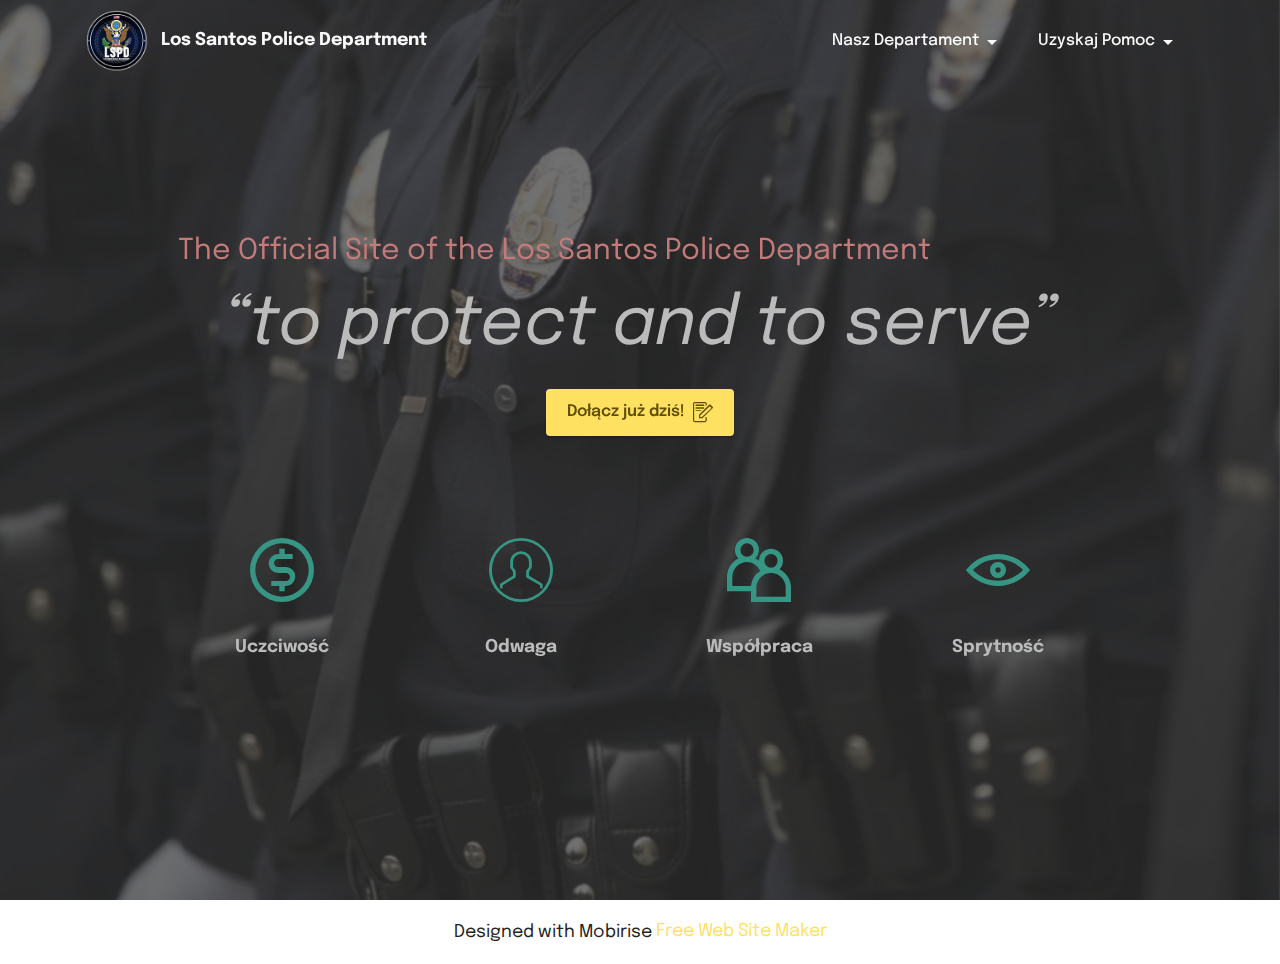
==== commit 076855e3: "Add files via upload" ====
--- a/index.html
+++ b/index.html
@@ -17,6 +17,7 @@
   <title>MazeRP LSPD Zewnętrzna</title>
   <link rel="stylesheet" href="assets/web/assets/mobirise-icons2/mobirise2.css">
   <link rel="stylesheet" href="assets/web/assets/mobirise-icons/mobirise-icons.css">
+  <link rel="stylesheet" href="assets/web/assets/mobirise-icons-bold/mobirise-icons-bold.css">
   <link rel="stylesheet" href="assets/bootstrap/css/bootstrap.min.css">
   <link rel="stylesheet" href="assets/bootstrap/css/bootstrap-grid.min.css">
   <link rel="stylesheet" href="assets/bootstrap/css/bootstrap-reboot.min.css">
@@ -56,7 +57,7 @@
                 </div>
             </button>
             <div class="collapse navbar-collapse" id="navbarSupportedContent">
-                <ul class="navbar-nav nav-dropdown nav-right" data-app-modern-menu="true"><li class="nav-item dropdown"><a class="nav-link link text-white text-primary dropdown-toggle show display-4" href="#top" data-toggle="dropdown-submenu" data-bs-toggle="dropdown" data-bs-auto-close="outside" aria-expanded="true">Nasz Departament</a><div class="dropdown-menu show" aria-labelledby="dropdown-819" data-bs-popper="none"><a class="text-white text-primary dropdown-item display-4" href="https://forms.gle/3hwnBSwagMqAmvkr5" target="_blank">Dołącz już teraz!</a><a class="text-white text-primary dropdown-item display-4" href="page1.html">Wewnątrz LSPD</a><a class="text-white text-primary dropdown-item display-4" href="#top">Znajdź nas!</a></div></li><li class="nav-item dropdown"><a class="nav-link link text-white text-primary dropdown-toggle display-4" href="index.html#features19-a" data-toggle="dropdown-submenu" data-bs-toggle="dropdown" data-bs-auto-close="outside" aria-expanded="false">Uzyskaj Pomoc</a><div class="dropdown-menu" aria-labelledby="dropdown-516"><a class="text-white text-primary dropdown-item display-4" href="index.html#features19-a">Złóż skargę&nbsp;</a></div></li></ul>
+                <ul class="navbar-nav nav-dropdown nav-right" data-app-modern-menu="true"><li class="nav-item dropdown"><a class="nav-link link text-white text-primary dropdown-toggle display-4" href="#top" data-toggle="dropdown-submenu" data-bs-toggle="dropdown" data-bs-auto-close="outside" aria-expanded="false">Nasz Departament</a><div class="dropdown-menu" aria-labelledby="dropdown-819"><a class="text-white text-primary dropdown-item display-4" href="https://forms.gle/3hwnBSwagMqAmvkr5" target="_blank">Złóż aplikację</a><a class="text-white text-primary dropdown-item display-4" href="InsideLSPD.html" target="_blank">Wewnątrz LSPD</a><a class="text-white text-primary dropdown-item display-4" href="#top">Znajdź nas!</a></div></li><li class="nav-item dropdown"><a class="nav-link link text-white text-primary dropdown-toggle display-4" href="index.html#features19-a" data-toggle="dropdown-submenu" data-bs-toggle="dropdown" data-bs-auto-close="outside" aria-expanded="false">Uzyskaj Pomoc</a><div class="dropdown-menu" aria-labelledby="dropdown-516"><a class="text-white text-primary dropdown-item display-4" href="index.html#features19-a">Złóż skargę&nbsp;</a></div></li></ul>
                 
                 
             </div>
@@ -68,16 +69,16 @@
 
     
 
-    <div class="mbr-overlay" style="opacity: 0.8; background-color: rgb(53, 53, 53);">
+    <div class="mbr-overlay" style="opacity: 0.7; background-color: rgb(53, 53, 53);">
     </div>
 
     <div class="container">
         <div class="media-container">
             <div class="col-md-12 col-lg-10 m-auto align-center">
-                <h1 class="mbr-section-title mbr-white mbr-fonts-style mb-3 display-5"><em><strong><br></strong></em>The Official Site of the Los Angeles Police Department<br></h1>
+                <h1 class="mbr-section-title mbr-white mbr-fonts-style mb-3 display-5"><em><strong><br></strong></em>The Official Site of the Los Santos Police Department<br></h1>
                 <p class="mbr-text mbr-white mbr-fonts-style display-1"><em>
                     “to protect and to serve”</em></p>
-                
+                <div class="mbr-section-btn align-center"><a class="btn btn-primary display-4" href="https://forms.gle/3hwnBSwagMqAmvkr5" target="_blank"><span class="mbrib-edit mbr-iconfont mbr-iconfont-btn"></span>Dołącz już dziś!</a></div>
 
                 <div class="row pt-5 justify-content-center">
                     <div class="col-12 col-md-6 col-lg-3">
@@ -116,7 +117,7 @@
             </div>
         </div>
     </div>
-</section><section class="display-7" style="padding: 0;align-items: center;justify-content: center;flex-wrap: wrap;    align-content: center;display: flex;position: relative;height: 4rem;"><a href="https://mobiri.se/2771195" style="flex: 1 1;height: 4rem;position: absolute;width: 100%;z-index: 1;"><img alt="" style="height: 4rem;" src="[data-uri]"></a><p style="margin: 0;text-align: center;" class="display-7">Made with Mobirise &#8204;</p><a style="z-index:1" href="https://mobirise.com/website-design-software.html">Free Web Page Design Software</a></section><script src="assets/bootstrap/js/bootstrap.bundle.min.js"></script>  <script src="assets/parallax/jarallax.js"></script>  <script src="assets/smoothscroll/smooth-scroll.js"></script>  <script src="assets/ytplayer/index.js"></script>  <script src="assets/dropdown/js/navbar-dropdown.js"></script>  <script src="assets/vimeoplayer/player.js"></script>  <script src="assets/theme/js/script.js"></script>  
+</section><section class="display-7" style="padding: 0;align-items: center;justify-content: center;flex-wrap: wrap;    align-content: center;display: flex;position: relative;height: 4rem;"><a href="https://mobiri.se/2771195" style="flex: 1 1;height: 4rem;position: absolute;width: 100%;z-index: 1;"><img alt="" style="height: 4rem;" src="[data-uri]"></a><p style="margin: 0;text-align: center;" class="display-7">Designed with Mobirise &#8204;</p><a style="z-index:1" href="https://mobirise.com/website-maker.html">Free Web Site Maker</a></section><script src="assets/bootstrap/js/bootstrap.bundle.min.js"></script>  <script src="assets/parallax/jarallax.js"></script>  <script src="assets/smoothscroll/smooth-scroll.js"></script>  <script src="assets/ytplayer/index.js"></script>  <script src="assets/dropdown/js/navbar-dropdown.js"></script>  <script src="assets/vimeoplayer/player.js"></script>  <script src="assets/theme/js/script.js"></script>  
   
   
 </body>
--- a/assets/web/assets/mobirise-icons-bold/mobirise-icons-bold.css
+++ b/assets/web/assets/mobirise-icons-bold/mobirise-icons-bold.css
@@ -0,0 +1,477 @@
+@font-face {
+  font-family: 'mobirise-icons-bold';
+  font-display: swap;
+  src:  url('mobirise-icons-bold.eot?m1l4yr');
+  src:  url('mobirise-icons-bold.eot?m1l4yr#iefix') format('embedded-opentype'),
+    url('mobirise-icons-bold.ttf?m1l4yr') format('truetype'),
+    url('mobirise-icons-bold.woff?m1l4yr') format('woff'),
+    url('mobirise-icons-bold.svg?m1l4yr#mobirise-icons-bold') format('svg');
+  font-weight: normal;
+  font-style: normal;
+}
+
+[class^="mbrib-"], [class*="mbrib-"] {
+  /* use !important to prevent issues with browser extensions that change fonts */
+  font-family: 'mobirise-icons-bold' !important;
+  speak: none;
+  font-style: normal;
+  font-weight: normal;
+  font-variant: normal;
+  text-transform: none;
+  line-height: 1;
+
+  /* Better Font Rendering =========== */
+  -webkit-font-smoothing: antialiased;
+  -moz-osx-font-smoothing: grayscale;
+}
+
+.mbrib-add-submenu:before {
+  content: "\e900";
+}
+.mbrib-alert:before {
+  content: "\e901";
+}
+.mbrib-align-center:before {
+  content: "\e902";
+}
+.mbrib-align-justify:before {
+  content: "\e903";
+}
+.mbrib-align-left:before {
+  content: "\e904";
+}
+.mbrib-align-right:before {
+  content: "\e905";
+}
+.mbrib-android:before {
+  content: "\e906";
+}
+.mbrib-apple:before {
+  content: "\e907";
+}
+.mbrib-arrow-down:before {
+  content: "\e908";
+}
+.mbrib-arrow-next:before {
+  content: "\e909";
+}
+.mbrib-arrow-prev:before {
+  content: "\e90a";
+}
+.mbrib-arrow-up:before {
+  content: "\e90b";
+}
+.mbrib-bold:before {
+  content: "\e90c";
+}
+.mbrib-bookmark:before {
+  content: "\e90d";
+}
+.mbrib-bootstrap:before {
+  content: "\e90e";
+}
+.mbrib-briefcase:before {
+  content: "\e90f";
+}
+.mbrib-browse:before {
+  content: "\e910";
+}
+.mbrib-bulleted-list:before {
+  content: "\e911";
+}
+.mbrib-calendar:before {
+  content: "\e912";
+}
+.mbrib-camera:before {
+  content: "\e913";
+}
+.mbrib-cart-add:before {
+  content: "\e914";
+}
+.mbrib-cart-full:before {
+  content: "\e915";
+}
+.mbrib-cash:before {
+  content: "\e916";
+}
+.mbrib-change-style:before {
+  content: "\e917";
+}
+.mbrib-chat:before {
+  content: "\e918";
+}
+.mbrib-clock:before {
+  content: "\e919";
+}
+.mbrib-close:before {
+  content: "\e91a";
+}
+.mbrib-cloud:before {
+  content: "\e91b";
+}
+.mbrib-code:before {
+  content: "\e91c";
+}
+.mbrib-contact-form:before {
+  content: "\e91d";
+}
+.mbrib-credit-card:before {
+  content: "\e91e";
+}
+.mbrib-cursor-click:before {
+  content: "\e91f";
+}
+.mbrib-cust-feedback:before {
+  content: "\e920";
+}
+.mbrib-database:before {
+  content: "\e921";
+}
+.mbrib-delivery:before {
+  content: "\e922";
+}
+.mbrib-desktop:before {
+  content: "\e923";
+}
+.mbrib-devices:before {
+  content: "\e924";
+}
+.mbrib-down:before {
+  content: "\e925";
+}
+.mbrib-download:before {
+  content: "\e926";
+}
+.mbrib-drag-n-drop:before {
+  content: "\e927";
+}
+.mbrib-drag-n-drop2:before {
+  content: "\e928";
+}
+.mbrib-edit:before {
+  content: "\e929";
+}
+.mbrib-edit2:before {
+  content: "\e92a";
+}
+.mbrib-error:before {
+  content: "\e92b";
+}
+.mbrib-extension:before {
+  content: "\e92c";
+}
+.mbrib-features:before {
+  content: "\e92d";
+}
+.mbrib-file:before {
+  content: "\e92e";
+}
+.mbrib-flag:before {
+  content: "\e92f";
+}
+.mbrib-folder:before {
+  content: "\e930";
+}
+.mbrib-gift:before {
+  content: "\e931";
+}
+.mbrib-github:before {
+  content: "\e932";
+}
+.mbrib-globe-2:before {
+  content: "\e933";
+}
+.mbrib-globe:before {
+  content: "\e934";
+}
+.mbrib-growing-chart:before {
+  content: "\e935";
+}
+.mbrib-hearth:before {
+  content: "\e936";
+}
+.mbrib-help:before {
+  content: "\e937";
+}
+.mbrib-home:before {
+  content: "\e938";
+}
+.mbrib-hot-cup:before {
+  content: "\e939";
+}
+.mbrib-idea:before {
+  content: "\e93a";
+}
+.mbrib-image-gallery:before {
+  content: "\e93b";
+}
+.mbrib-image-slider:before {
+  content: "\e93c";
+}
+.mbrib-info:before {
+  content: "\e93d";
+}
+.mbrib-italic:before {
+  content: "\e93e";
+}
+.mbrib-key:before {
+  content: "\e93f";
+}
+.mbrib-laptop:before {
+  content: "\e940";
+}
+.mbrib-layers:before {
+  content: "\e941";
+}
+.mbrib-left-right:before {
+  content: "\e942";
+}
+.mbrib-left:before {
+  content: "\e943";
+}
+.mbrib-letter:before {
+  content: "\e944";
+}
+.mbrib-like:before {
+  content: "\e945";
+}
+.mbrib-link:before {
+  content: "\e946";
+}
+.mbrib-lock:before {
+  content: "\e947";
+}
+.mbrib-login:before {
+  content: "\e948";
+}
+.mbrib-logout:before {
+  content: "\e949";
+}
+.mbrib-magic-stick:before {
+  content: "\e94a";
+}
+.mbrib-map-pin:before {
+  content: "\e94b";
+}
+.mbrib-menu:before {
+  content: "\e94c";
+}
+.mbrib-mobile:before {
+  content: "\e94d";
+}
+.mbrib-mobile2:before {
+  content: "\e94e";
+}
+.mbrib-mobirise:before {
+  content: "\e94f";
+}
+.mbrib-more-horizontal:before {
+  content: "\e950";
+}
+.mbrib-more-vertical:before {
+  content: "\e951";
+}
+.mbrib-music:before {
+  content: "\e952";
+}
+.mbrib-new-file:before {
+  content: "\e953";
+}
+.mbrib-numbered-list:before {
+  content: "\e954";
+}
+.mbrib-opened-folder:before {
+  content: "\e955";
+}
+.mbrib-pages:before {
+  content: "\e956";
+}
+.mbrib-paper-plane:before {
+  content: "\e957";
+}
+.mbrib-paperclip:before {
+  content: "\e958";
+}
+.mbrib-photo:before {
+  content: "\e959";
+}
+.mbrib-photos:before {
+  content: "\e95a";
+}
+.mbrib-pin:before {
+  content: "\e95b";
+}
+.mbrib-play:before {
+  content: "\e95c";
+}
+.mbrib-plus:before {
+  content: "\e95d";
+}
+.mbrib-preview:before {
+  content: "\e95e";
+}
+.mbrib-print:before {
+  content: "\e95f";
+}
+.mbrib-protect:before {
+  content: "\e960";
+}
+.mbrib-question:before {
+  content: "\e961";
+}
+.mbrib-quote-left:before {
+  content: "\e962";
+}
+.mbrib-quote-right:before {
+  content: "\e963";
+}
+.mbrib-redo:before {
+  content: "\e964";
+}
+.mbrib-refresh:before {
+  content: "\e965";
+}
+.mbrib-responsive:before {
+  content: "\e966";
+}
+.mbrib-right:before {
+  content: "\e967";
+}
+.mbrib-rocket:before {
+  content: "\e968";
+}
+.mbrib-sad-face:before {
+  content: "\e969";
+}
+.mbrib-sale:before {
+  content: "\e96a";
+}
+.mbrib-save:before {
+  content: "\e96b";
+}
+.mbrib-search:before {
+  content: "\e96c";
+}
+.mbrib-setting:before {
+  content: "\e96d";
+}
+.mbrib-setting2:before {
+  content: "\e96e";
+}
+.mbrib-setting3:before {
+  content: "\e96f";
+}
+.mbrib-share:before {
+  content: "\e970";
+}
+.mbrib-shopping-bag:before {
+  content: "\e971";
+}
+.mbrib-shopping-basket:before {
+  content: "\e972";
+}
+.mbrib-shopping-cart:before {
+  content: "\e973";
+}
+.mbrib-sites:before {
+  content: "\e974";
+}
+.mbrib-smile-face:before {
+  content: "\e975";
+}
+.mbrib-speed:before {
+  content: "\e976";
+}
+.mbrib-star:before {
+  content: "\e977";
+}
+.mbrib-success:before {
+  content: "\e978";
+}
+.mbrib-sun:before {
+  content: "\e979";
+}
+.mbrib-sun2:before {
+  content: "\e97a";
+}
+.mbrib-tablet-vertical:before {
+  content: "\e97b";
+}
+.mbrib-tablet:before {
+  content: "\e97c";
+}
+.mbrib-target:before {
+  content: "\e97d";
+}
+.mbrib-timer:before {
+  content: "\e97e";
+}
+.mbrib-to-ftp:before {
+  content: "\e97f";
+}
+.mbrib-to-local-drive:before {
+  content: "\e980";
+}
+.mbrib-touch-swipe:before {
+  content: "\e981";
+}
+.mbrib-touch:before {
+  content: "\e982";
+}
+.mbrib-trash:before {
+  content: "\e983";
+}
+.mbrib-underline:before {
+  content: "\e984";
+}
+.mbrib-undo:before {
+  content: "\e985";
+}
+.mbrib-unlink:before {
+  content: "\e986";
+}
+.mbrib-unlock:before {
+  content: "\e987";
+}
+.mbrib-up-down:before {
+  content: "\e988";
+}
+.mbrib-up:before {
+  content: "\e989";
+}
+.mbrib-update:before {
+  content: "\e98a";
+}
+.mbrib-upload:before {
+  content: "\e98b";
+}
+.mbrib-user:before {
+  content: "\e98c";
+}
+.mbrib-user2:before {
+  content: "\e98d";
+}
+.mbrib-users:before {
+  content: "\e98e";
+}
+.mbrib-video-play:before {
+  content: "\e98f";
+}
+.mbrib-video:before {
+  content: "\e990";
+}
+.mbrib-watch:before {
+  content: "\e991";
+}
+.mbrib-website-theme:before {
+  content: "\e992";
+}
+.mbrib-wifi:before {
+  content: "\e993";
+}
+.mbrib-windows:before {
+  content: "\e994";
+}
+.mbrib-zoom-out:before {
+  content: "\e995";
+}
--- a/assets/mobirise/css/mbr-additional.css
+++ b/assets/mobirise/css/mbr-additional.css
@@ -1,13 +1,16 @@
+.btn {
+  border-width: 2px;
+}
 body {
   font-family: Jost;
 }
 .display-1 {
   font-family: 'Epilogue', sans-serif;
-  font-size: 4.6rem;
+  font-size: 4.2rem;
   line-height: 1.1;
 }
 .display-1 > .mbr-iconfont {
-  font-size: 5.75rem;
+  font-size: 5.25rem;
 }
 .display-2 {
   font-family: 'Epilogue', sans-serif;
@@ -48,14 +51,14 @@
 /* 0.65 - min scale variable, may vary */
 @media (max-width: 992px) {
   .display-1 {
-    font-size: 3.68rem;
+    font-size: 3.36rem;
   }
 }
 @media (max-width: 768px) {
   .display-1 {
-    font-size: 3.22rem;
-    font-size: calc( 2.26rem + (4.6 - 2.26) * ((100vw - 20rem) / (48 - 20)));
-    line-height: calc( 1.1 * (2.26rem + (4.6 - 2.26) * ((100vw - 20rem) / (48 - 20))));
+    font-size: 2.94rem;
+    font-size: calc( 2.12rem + (4.2 - 2.12) * ((100vw - 20rem) / (48 - 20)));
+    line-height: calc( 1.1 * (2.12rem + (4.2 - 2.12) * ((100vw - 20rem) / (48 - 20))));
   }
   .display-2 {
     font-size: 2.4rem;
@@ -96,7 +99,7 @@
   border-radius: 4px;
 }
 .bg-primary {
-  background-color: #c37a7a !important;
+  background-color: #ffe161 !important;
 }
 .bg-success {
   background-color: #40b0bf !important;
@@ -112,30 +115,30 @@
 }
 .btn-primary,
 .btn-primary:active {
-  background-color: #c37a7a !important;
-  border-color: #c37a7a !important;
-  color: #ffffff !important;
+  background-color: #ffe161 !important;
+  border-color: #ffe161 !important;
+  color: #614f00 !important;
   box-shadow: 0 2px 2px 0 rgba(0, 0, 0, 0.2);
 }
 .btn-primary:hover,
 .btn-primary:focus,
 .btn-primary.focus,
 .btn-primary.active {
-  color: #ffffff !important;
-  background-color: #9f4848 !important;
-  border-color: #9f4848 !important;
+  color: #0a0800 !important;
+  background-color: #ffd10a !important;
+  border-color: #ffd10a !important;
   box-shadow: 0 2px 5px 0 rgba(0, 0, 0, 0.2);
 }
 .btn-primary.disabled,
 .btn-primary:disabled {
-  color: #ffffff !important;
-  background-color: #9f4848 !important;
-  border-color: #9f4848 !important;
+  color: #614f00 !important;
+  background-color: #ffd10a !important;
+  border-color: #ffd10a !important;
 }
 .btn-secondary,
 .btn-secondary:active {
-  background-color: #379683 !important;
-  border-color: #379683 !important;
+  background-color: #e43f3f !important;
+  border-color: #e43f3f !important;
   color: #ffffff !important;
   box-shadow: 0 2px 2px 0 rgba(0, 0, 0, 0.2);
 }
@@ -144,15 +147,15 @@
 .btn-secondary.focus,
 .btn-secondary.active {
   color: #ffffff !important;
-  background-color: #20574c !important;
-  border-color: #20574c !important;
+  background-color: #b31919 !important;
+  border-color: #b31919 !important;
   box-shadow: 0 2px 5px 0 rgba(0, 0, 0, 0.2);
 }
 .btn-secondary.disabled,
 .btn-secondary:disabled {
   color: #ffffff !important;
-  background-color: #20574c !important;
-  border-color: #20574c !important;
+  background-color: #b31919 !important;
+  border-color: #b31919 !important;
 }
 .btn-info,
 .btn-info:active {
@@ -289,49 +292,49 @@
 .btn-primary-outline,
 .btn-primary-outline:active {
   background-color: transparent !important;
-  border-color: transparent;
-  color: #c37a7a;
+  border-color: #ffe161;
+  color: #ffe161;
 }
 .btn-primary-outline:hover,
 .btn-primary-outline:focus,
 .btn-primary-outline.focus,
 .btn-primary-outline.active {
-  color: #9f4848 !important;
+  color: #ffd10a !important;
   background-color: transparent!important;
-  border-color: transparent!important;
+  border-color: #ffd10a !important;
   box-shadow: none!important;
 }
 .btn-primary-outline.disabled,
 .btn-primary-outline:disabled {
-  color: #ffffff !important;
-  background-color: #c37a7a !important;
-  border-color: #c37a7a !important;
+  color: #614f00 !important;
+  background-color: #ffe161 !important;
+  border-color: #ffe161 !important;
 }
 .btn-secondary-outline,
 .btn-secondary-outline:active {
   background-color: transparent !important;
-  border-color: transparent;
-  color: #379683;
+  border-color: #e43f3f;
+  color: #e43f3f;
 }
 .btn-secondary-outline:hover,
 .btn-secondary-outline:focus,
 .btn-secondary-outline.focus,
 .btn-secondary-outline.active {
-  color: #20574c !important;
+  color: #b31919 !important;
   background-color: transparent!important;
-  border-color: transparent!important;
+  border-color: #b31919 !important;
   box-shadow: none!important;
 }
 .btn-secondary-outline.disabled,
 .btn-secondary-outline:disabled {
   color: #ffffff !important;
-  background-color: #379683 !important;
-  border-color: #379683 !important;
+  background-color: #e43f3f !important;
+  border-color: #e43f3f !important;
 }
 .btn-info-outline,
 .btn-info-outline:active {
   background-color: transparent !important;
-  border-color: transparent;
+  border-color: #47b5ed;
   color: #47b5ed;
 }
 .btn-info-outline:hover,
@@ -340,7 +343,7 @@
 .btn-info-outline.active {
   color: #148cca !important;
   background-color: transparent!important;
-  border-color: transparent!important;
+  border-color: #148cca !important;
   box-shadow: none!important;
 }
 .btn-info-outline.disabled,
@@ -352,7 +355,7 @@
 .btn-success-outline,
 .btn-success-outline:active {
   background-color: transparent !important;
-  border-color: transparent;
+  border-color: #40b0bf;
   color: #40b0bf;
 }
 .btn-success-outline:hover,
@@ -361,7 +364,7 @@
 .btn-success-outline.active {
   color: #2a747e !important;
   background-color: transparent!important;
-  border-color: transparent!important;
+  border-color: #2a747e !important;
   box-shadow: none!important;
 }
 .btn-success-outline.disabled,
@@ -373,7 +376,7 @@
 .btn-warning-outline,
 .btn-warning-outline:active {
   background-color: transparent !important;
-  border-color: transparent;
+  border-color: #ffe161;
   color: #ffe161;
 }
 .btn-warning-outline:hover,
@@ -382,7 +385,7 @@
 .btn-warning-outline.active {
   color: #ffd10a !important;
   background-color: transparent!important;
-  border-color: transparent!important;
+  border-color: #ffd10a !important;
   box-shadow: none!important;
 }
 .btn-warning-outline.disabled,
@@ -394,7 +397,7 @@
 .btn-danger-outline,
 .btn-danger-outline:active {
   background-color: transparent !important;
-  border-color: transparent;
+  border-color: #ff9966;
   color: #ff9966;
 }
 .btn-danger-outline:hover,
@@ -403,7 +406,7 @@
 .btn-danger-outline.active {
   color: #ff5f0f !important;
   background-color: transparent!important;
-  border-color: transparent!important;
+  border-color: #ff5f0f !important;
   box-shadow: none!important;
 }
 .btn-danger-outline.disabled,
@@ -415,7 +418,7 @@
 .btn-black-outline,
 .btn-black-outline:active {
   background-color: transparent !important;
-  border-color: transparent;
+  border-color: #232323;
   color: #232323;
 }
 .btn-black-outline:hover,
@@ -424,7 +427,7 @@
 .btn-black-outline.active {
   color: #000000 !important;
   background-color: transparent!important;
-  border-color: transparent!important;
+  border-color: #000000 !important;
   box-shadow: none!important;
 }
 .btn-black-outline.disabled,
@@ -436,7 +439,7 @@
 .btn-white-outline,
 .btn-white-outline:active {
   background-color: transparent !important;
-  border-color: transparent;
+  border-color: #fafafa;
   color: #fafafa;
 }
 .btn-white-outline:hover,
@@ -445,7 +448,7 @@
 .btn-white-outline.active {
   color: #cfcfcf !important;
   background-color: transparent!important;
-  border-color: transparent!important;
+  border-color: #cfcfcf !important;
   box-shadow: none!important;
 }
 .btn-white-outline.disabled,
@@ -455,10 +458,10 @@
   border-color: #fafafa !important;
 }
 .text-primary {
-  color: #c37a7a !important;
+  color: #ffe161 !important;
 }
 .text-secondary {
-  color: #379683 !important;
+  color: #e43f3f !important;
 }
 .text-success {
   color: #40b0bf !important;
@@ -481,12 +484,12 @@
 a.text-primary:hover,
 a.text-primary:focus,
 a.text-primary.active {
-  color: #944343 !important;
+  color: #facb00 !important;
 }
 a.text-secondary:hover,
 a.text-secondary:focus,
 a.text-secondary.active {
-  color: #1c4b42 !important;
+  color: #a61717 !important;
 }
 a.text-success:hover,
 a.text-success:focus,
@@ -532,7 +535,7 @@
   background-position: 0px 1.2em;
 }
 .nav-tabs .nav-link.active {
-  color: #c37a7a;
+  color: #ffe161;
 }
 .nav-tabs .nav-link:not(.active) {
   color: #232323;
@@ -549,30 +552,21 @@
 .alert-danger {
   background-color: #ff9966;
 }
-.mbr-section-btn a.btn:not(.btn-form) {
-  border-radius: 100px;
-}
-.mbr-gallery-filter li a {
-  border-radius: 100px !important;
-}
 .mbr-gallery-filter li.active .btn {
-  background-color: #c37a7a;
-  border-color: #c37a7a;
-  color: #ffffff;
+  background-color: #ffe161;
+  border-color: #ffe161;
+  color: #7a6300;
 }
 .mbr-gallery-filter li.active .btn:focus {
   box-shadow: none;
 }
-.nav-tabs .nav-link {
-  border-radius: 100px !important;
-}
 a,
 a:hover {
-  color: #c37a7a;
+  color: #ffe161;
 }
 .mbr-plan-header.bg-primary .mbr-plan-subtitle,
 .mbr-plan-header.bg-primary .mbr-plan-price-desc {
-  color: #ebd2d2;
+  color: #ffffff;
 }
 .mbr-plan-header.bg-success .mbr-plan-subtitle,
 .mbr-plan-header.bg-success .mbr-plan-price-desc {
@@ -606,7 +600,7 @@
 .form-control:hover,
 .form-control:focus {
   box-shadow: rgba(0, 0, 0, 0.07) 0px 1px 1px 0px, rgba(0, 0, 0, 0.07) 0px 1px 3px 0px, rgba(0, 0, 0, 0.03) 0px 0px 0px 1px;
-  border-color: #c37a7a !important;
+  border-color: #ffe161 !important;
 }
 .form-control:-webkit-input-placeholder {
   font-family: 'Epilogue', sans-serif;
@@ -618,32 +612,19 @@
   font-size: 1.25rem;
 }
 blockquote {
-  border-color: #c37a7a;
+  border-color: #ffe161;
 }
 /* Forms */
-.mbr-form .input-group-btn a.btn {
-  border-radius: 100px !important;
-}
-.mbr-form .input-group-btn a.btn:hover {
-  box-shadow: 0 10px 40px 0 rgba(0, 0, 0, 0.2);
-}
-.mbr-form .input-group-btn button[type="submit"] {
-  border-radius: 100px !important;
-  padding: 1rem 3rem;
-}
-.mbr-form .input-group-btn button[type="submit"]:hover {
-  box-shadow: 0 10px 40px 0 rgba(0, 0, 0, 0.2);
-}
 .jq-selectbox li:hover,
 .jq-selectbox li.selected {
-  background-color: #c37a7a;
-  color: #ffffff;
+  background-color: #ffe161;
+  color: #000000;
 }
 .jq-number__spin {
   transition: 0.25s ease;
 }
 .jq-number__spin:hover {
-  border-color: #c37a7a;
+  border-color: #ffe161;
 }
 .jq-selectbox .jq-selectbox__trigger-arrow,
 .jq-number__spin.minus:after,
@@ -655,20 +636,20 @@
 .jq-selectbox:hover .jq-selectbox__trigger-arrow,
 .jq-number__spin.minus:hover:after,
 .jq-number__spin.plus:hover:after {
-  border-top-color: #c37a7a;
-  border-bottom-color: #c37a7a;
+  border-top-color: #ffe161;
+  border-bottom-color: #ffe161;
 }
 .xdsoft_datetimepicker .xdsoft_calendar td.xdsoft_default,
 .xdsoft_datetimepicker .xdsoft_calendar td.xdsoft_current,
 .xdsoft_datetimepicker .xdsoft_timepicker .xdsoft_time_box > div > div.xdsoft_current {
-  color: #ffffff !important;
-  background-color: #c37a7a !important;
+  color: #000000 !important;
+  background-color: #ffe161 !important;
   box-shadow: none !important;
 }
 .xdsoft_datetimepicker .xdsoft_calendar td:hover,
 .xdsoft_datetimepicker .xdsoft_timepicker .xdsoft_time_box > div > div:hover {
   color: #ffffff !important;
-  background: #379683 !important;
+  background: #e43f3f !important;
   box-shadow: none !important;
 }
 .lazy-bg {
@@ -693,7 +674,7 @@
   top: 50%;
   left: 50%;
   transform: translateX(-50%) translateY(-50%);
-  background-image: url("data:image/svg+xml;charset=UTF-8,%3csvg width='32' height='32' viewBox='0 0 64 64' xmlns='http://www.w3.org/2000/svg' stroke='%23c37a7a' %3e%3cg fill='none' fill-rule='evenodd'%3e%3cg transform='translate(16 16)' stroke-width='2'%3e%3ccircle stroke-opacity='.5' cx='16' cy='16' r='16'/%3e%3cpath d='M32 16c0-9.94-8.06-16-16-16'%3e%3canimateTransform attributeName='transform' type='rotate' from='0 16 16' to='360 16 16' dur='1s' repeatCount='indefinite'/%3e%3c/path%3e%3c/g%3e%3c/g%3e%3c/svg%3e");
+  background-image: url("data:image/svg+xml;charset=UTF-8,%3csvg width='32' height='32' viewBox='0 0 64 64' xmlns='http://www.w3.org/2000/svg' stroke='%23ffe161' %3e%3cg fill='none' fill-rule='evenodd'%3e%3cg transform='translate(16 16)' stroke-width='2'%3e%3ccircle stroke-opacity='.5' cx='16' cy='16' r='16'/%3e%3cpath d='M32 16c0-9.94-8.06-16-16-16'%3e%3canimateTransform attributeName='transform' type='rotate' from='0 16 16' to='360 16 16' dur='1s' repeatCount='indefinite'/%3e%3c/path%3e%3c/g%3e%3c/g%3e%3c/svg%3e");
 }
 section.lazy-placeholder:after {
   opacity: 0.5;
@@ -737,7 +718,7 @@
 }
 .cid-sFGzlAXw3z .dropdown-item:hover,
 .cid-sFGzlAXw3z .dropdown-item:focus {
-  background: #c37a7a !important;
+  background: #ffe161 !important;
   color: white !important;
 }
 .cid-sFGzlAXw3z .dropdown-item:first-child {
@@ -1052,7 +1033,7 @@
   }
 }
 .cid-sFGzrhlvIh {
-  background-image: url("../../../assets/images/4255njprnvflxphc52fsji3k2e.jpg");
+  background-image: url("../../../assets/images/4255njprnvflxphc52fsji3k2e-2.jpeg");
 }
 .cid-sFGzrhlvIh .icons-media-container {
   display: flex;
@@ -1140,7 +1121,7 @@
 }
 .cid-t5CPTEBTti .dropdown-item:hover,
 .cid-t5CPTEBTti .dropdown-item:focus {
-  background: #c37a7a !important;
+  background: #ffe161 !important;
   color: white !important;
 }
 .cid-t5CPTEBTti .dropdown-item:first-child {
--- a/assets/mobirise/css/mbr-additional.css
+++ b/assets/mobirise/css/mbr-additional.css
@@ -1,13 +1,16 @@
+.btn {
+  border-width: 2px;
+}
 body {
   font-family: Jost;
 }
 .display-1 {
   font-family: 'Epilogue', sans-serif;
-  font-size: 4.6rem;
+  font-size: 4.2rem;
   line-height: 1.1;
 }
 .display-1 > .mbr-iconfont {
-  font-size: 5.75rem;
+  font-size: 5.25rem;
 }
 .display-2 {
   font-family: 'Epilogue', sans-serif;
@@ -48,14 +51,14 @@
 /* 0.65 - min scale variable, may vary */
 @media (max-width: 992px) {
   .display-1 {
-    font-size: 3.68rem;
+    font-size: 3.36rem;
   }
 }
 @media (max-width: 768px) {
   .display-1 {
-    font-size: 3.22rem;
-    font-size: calc( 2.26rem + (4.6 - 2.26) * ((100vw - 20rem) / (48 - 20)));
-    line-height: calc( 1.1 * (2.26rem + (4.6 - 2.26) * ((100vw - 20rem) / (48 - 20))));
+    font-size: 2.94rem;
+    font-size: calc( 2.12rem + (4.2 - 2.12) * ((100vw - 20rem) / (48 - 20)));
+    line-height: calc( 1.1 * (2.12rem + (4.2 - 2.12) * ((100vw - 20rem) / (48 - 20))));
   }
   .display-2 {
     font-size: 2.4rem;
@@ -96,7 +99,7 @@
   border-radius: 4px;
 }
 .bg-primary {
-  background-color: #c37a7a !important;
+  background-color: #ffe161 !important;
 }
 .bg-success {
   background-color: #40b0bf !important;
@@ -112,30 +115,30 @@
 }
 .btn-primary,
 .btn-primary:active {
-  background-color: #c37a7a !important;
-  border-color: #c37a7a !important;
-  color: #ffffff !important;
+  background-color: #ffe161 !important;
+  border-color: #ffe161 !important;
+  color: #614f00 !important;
   box-shadow: 0 2px 2px 0 rgba(0, 0, 0, 0.2);
 }
 .btn-primary:hover,
 .btn-primary:focus,
 .btn-primary.focus,
 .btn-primary.active {
-  color: #ffffff !important;
-  background-color: #9f4848 !important;
-  border-color: #9f4848 !important;
+  color: #0a0800 !important;
+  background-color: #ffd10a !important;
+  border-color: #ffd10a !important;
   box-shadow: 0 2px 5px 0 rgba(0, 0, 0, 0.2);
 }
 .btn-primary.disabled,
 .btn-primary:disabled {
-  color: #ffffff !important;
-  background-color: #9f4848 !important;
-  border-color: #9f4848 !important;
+  color: #614f00 !important;
+  background-color: #ffd10a !important;
+  border-color: #ffd10a !important;
 }
 .btn-secondary,
 .btn-secondary:active {
-  background-color: #379683 !important;
-  border-color: #379683 !important;
+  background-color: #e43f3f !important;
+  border-color: #e43f3f !important;
   color: #ffffff !important;
   box-shadow: 0 2px 2px 0 rgba(0, 0, 0, 0.2);
 }
@@ -144,15 +147,15 @@
 .btn-secondary.focus,
 .btn-secondary.active {
   color: #ffffff !important;
-  background-color: #20574c !important;
-  border-color: #20574c !important;
+  background-color: #b31919 !important;
+  border-color: #b31919 !important;
   box-shadow: 0 2px 5px 0 rgba(0, 0, 0, 0.2);
 }
 .btn-secondary.disabled,
 .btn-secondary:disabled {
   color: #ffffff !important;
-  background-color: #20574c !important;
-  border-color: #20574c !important;
+  background-color: #b31919 !important;
+  border-color: #b31919 !important;
 }
 .btn-info,
 .btn-info:active {
@@ -289,49 +292,49 @@
 .btn-primary-outline,
 .btn-primary-outline:active {
   background-color: transparent !important;
-  border-color: transparent;
-  color: #c37a7a;
+  border-color: #ffe161;
+  color: #ffe161;
 }
 .btn-primary-outline:hover,
 .btn-primary-outline:focus,
 .btn-primary-outline.focus,
 .btn-primary-outline.active {
-  color: #9f4848 !important;
+  color: #ffd10a !important;
   background-color: transparent!important;
-  border-color: transparent!important;
+  border-color: #ffd10a !important;
   box-shadow: none!important;
 }
 .btn-primary-outline.disabled,
 .btn-primary-outline:disabled {
-  color: #ffffff !important;
-  background-color: #c37a7a !important;
-  border-color: #c37a7a !important;
+  color: #614f00 !important;
+  background-color: #ffe161 !important;
+  border-color: #ffe161 !important;
 }
 .btn-secondary-outline,
 .btn-secondary-outline:active {
   background-color: transparent !important;
-  border-color: transparent;
-  color: #379683;
+  border-color: #e43f3f;
+  color: #e43f3f;
 }
 .btn-secondary-outline:hover,
 .btn-secondary-outline:focus,
 .btn-secondary-outline.focus,
 .btn-secondary-outline.active {
-  color: #20574c !important;
+  color: #b31919 !important;
   background-color: transparent!important;
-  border-color: transparent!important;
+  border-color: #b31919 !important;
   box-shadow: none!important;
 }
 .btn-secondary-outline.disabled,
 .btn-secondary-outline:disabled {
   color: #ffffff !important;
-  background-color: #379683 !important;
-  border-color: #379683 !important;
+  background-color: #e43f3f !important;
+  border-color: #e43f3f !important;
 }
 .btn-info-outline,
 .btn-info-outline:active {
   background-color: transparent !important;
-  border-color: transparent;
+  border-color: #47b5ed;
   color: #47b5ed;
 }
 .btn-info-outline:hover,
@@ -340,7 +343,7 @@
 .btn-info-outline.active {
   color: #148cca !important;
   background-color: transparent!important;
-  border-color: transparent!important;
+  border-color: #148cca !important;
   box-shadow: none!important;
 }
 .btn-info-outline.disabled,
@@ -352,7 +355,7 @@
 .btn-success-outline,
 .btn-success-outline:active {
   background-color: transparent !important;
-  border-color: transparent;
+  border-color: #40b0bf;
   color: #40b0bf;
 }
 .btn-success-outline:hover,
@@ -361,7 +364,7 @@
 .btn-success-outline.active {
   color: #2a747e !important;
   background-color: transparent!important;
-  border-color: transparent!important;
+  border-color: #2a747e !important;
   box-shadow: none!important;
 }
 .btn-success-outline.disabled,
@@ -373,7 +376,7 @@
 .btn-warning-outline,
 .btn-warning-outline:active {
   background-color: transparent !important;
-  border-color: transparent;
+  border-color: #ffe161;
   color: #ffe161;
 }
 .btn-warning-outline:hover,
@@ -382,7 +385,7 @@
 .btn-warning-outline.active {
   color: #ffd10a !important;
   background-color: transparent!important;
-  border-color: transparent!important;
+  border-color: #ffd10a !important;
   box-shadow: none!important;
 }
 .btn-warning-outline.disabled,
@@ -394,7 +397,7 @@
 .btn-danger-outline,
 .btn-danger-outline:active {
   background-color: transparent !important;
-  border-color: transparent;
+  border-color: #ff9966;
   color: #ff9966;
 }
 .btn-danger-outline:hover,
@@ -403,7 +406,7 @@
 .btn-danger-outline.active {
   color: #ff5f0f !important;
   background-color: transparent!important;
-  border-color: transparent!important;
+  border-color: #ff5f0f !important;
   box-shadow: none!important;
 }
 .btn-danger-outline.disabled,
@@ -415,7 +418,7 @@
 .btn-black-outline,
 .btn-black-outline:active {
   background-color: transparent !important;
-  border-color: transparent;
+  border-color: #232323;
   color: #232323;
 }
 .btn-black-outline:hover,
@@ -424,7 +427,7 @@
 .btn-black-outline.active {
   color: #000000 !important;
   background-color: transparent!important;
-  border-color: transparent!important;
+  border-color: #000000 !important;
   box-shadow: none!important;
 }
 .btn-black-outline.disabled,
@@ -436,7 +439,7 @@
 .btn-white-outline,
 .btn-white-outline:active {
   background-color: transparent !important;
-  border-color: transparent;
+  border-color: #fafafa;
   color: #fafafa;
 }
 .btn-white-outline:hover,
@@ -445,7 +448,7 @@
 .btn-white-outline.active {
   color: #cfcfcf !important;
   background-color: transparent!important;
-  border-color: transparent!important;
+  border-color: #cfcfcf !important;
   box-shadow: none!important;
 }
 .btn-white-outline.disabled,
@@ -455,10 +458,10 @@
   border-color: #fafafa !important;
 }
 .text-primary {
-  color: #c37a7a !important;
+  color: #ffe161 !important;
 }
 .text-secondary {
-  color: #379683 !important;
+  color: #e43f3f !important;
 }
 .text-success {
   color: #40b0bf !important;
@@ -481,12 +484,12 @@
 a.text-primary:hover,
 a.text-primary:focus,
 a.text-primary.active {
-  color: #944343 !important;
+  color: #facb00 !important;
 }
 a.text-secondary:hover,
 a.text-secondary:focus,
 a.text-secondary.active {
-  color: #1c4b42 !important;
+  color: #a61717 !important;
 }
 a.text-success:hover,
 a.text-success:focus,
@@ -532,7 +535,7 @@
   background-position: 0px 1.2em;
 }
 .nav-tabs .nav-link.active {
-  color: #c37a7a;
+  color: #ffe161;
 }
 .nav-tabs .nav-link:not(.active) {
   color: #232323;
@@ -549,30 +552,21 @@
 .alert-danger {
   background-color: #ff9966;
 }
-.mbr-section-btn a.btn:not(.btn-form) {
-  border-radius: 100px;
-}
-.mbr-gallery-filter li a {
-  border-radius: 100px !important;
-}
 .mbr-gallery-filter li.active .btn {
-  background-color: #c37a7a;
-  border-color: #c37a7a;
-  color: #ffffff;
+  background-color: #ffe161;
+  border-color: #ffe161;
+  color: #7a6300;
 }
 .mbr-gallery-filter li.active .btn:focus {
   box-shadow: none;
 }
-.nav-tabs .nav-link {
-  border-radius: 100px !important;
-}
 a,
 a:hover {
-  color: #c37a7a;
+  color: #ffe161;
 }
 .mbr-plan-header.bg-primary .mbr-plan-subtitle,
 .mbr-plan-header.bg-primary .mbr-plan-price-desc {
-  color: #ebd2d2;
+  color: #ffffff;
 }
 .mbr-plan-header.bg-success .mbr-plan-subtitle,
 .mbr-plan-header.bg-success .mbr-plan-price-desc {
@@ -606,7 +600,7 @@
 .form-control:hover,
 .form-control:focus {
   box-shadow: rgba(0, 0, 0, 0.07) 0px 1px 1px 0px, rgba(0, 0, 0, 0.07) 0px 1px 3px 0px, rgba(0, 0, 0, 0.03) 0px 0px 0px 1px;
-  border-color: #c37a7a !important;
+  border-color: #ffe161 !important;
 }
 .form-control:-webkit-input-placeholder {
   font-family: 'Epilogue', sans-serif;
@@ -618,32 +612,19 @@
   font-size: 1.25rem;
 }
 blockquote {
-  border-color: #c37a7a;
+  border-color: #ffe161;
 }
 /* Forms */
-.mbr-form .input-group-btn a.btn {
-  border-radius: 100px !important;
-}
-.mbr-form .input-group-btn a.btn:hover {
-  box-shadow: 0 10px 40px 0 rgba(0, 0, 0, 0.2);
-}
-.mbr-form .input-group-btn button[type="submit"] {
-  border-radius: 100px !important;
-  padding: 1rem 3rem;
-}
-.mbr-form .input-group-btn button[type="submit"]:hover {
-  box-shadow: 0 10px 40px 0 rgba(0, 0, 0, 0.2);
-}
 .jq-selectbox li:hover,
 .jq-selectbox li.selected {
-  background-color: #c37a7a;
-  color: #ffffff;
+  background-color: #ffe161;
+  color: #000000;
 }
 .jq-number__spin {
   transition: 0.25s ease;
 }
 .jq-number__spin:hover {
-  border-color: #c37a7a;
+  border-color: #ffe161;
 }
 .jq-selectbox .jq-selectbox__trigger-arrow,
 .jq-number__spin.minus:after,
@@ -655,20 +636,20 @@
 .jq-selectbox:hover .jq-selectbox__trigger-arrow,
 .jq-number__spin.minus:hover:after,
 .jq-number__spin.plus:hover:after {
-  border-top-color: #c37a7a;
-  border-bottom-color: #c37a7a;
+  border-top-color: #ffe161;
+  border-bottom-color: #ffe161;
 }
 .xdsoft_datetimepicker .xdsoft_calendar td.xdsoft_default,
 .xdsoft_datetimepicker .xdsoft_calendar td.xdsoft_current,
 .xdsoft_datetimepicker .xdsoft_timepicker .xdsoft_time_box > div > div.xdsoft_current {
-  color: #ffffff !important;
-  background-color: #c37a7a !important;
+  color: #000000 !important;
+  background-color: #ffe161 !important;
   box-shadow: none !important;
 }
 .xdsoft_datetimepicker .xdsoft_calendar td:hover,
 .xdsoft_datetimepicker .xdsoft_timepicker .xdsoft_time_box > div > div:hover {
   color: #ffffff !important;
-  background: #379683 !important;
+  background: #e43f3f !important;
   box-shadow: none !important;
 }
 .lazy-bg {
@@ -693,7 +674,7 @@
   top: 50%;
   left: 50%;
   transform: translateX(-50%) translateY(-50%);
-  background-image: url("data:image/svg+xml;charset=UTF-8,%3csvg width='32' height='32' viewBox='0 0 64 64' xmlns='http://www.w3.org/2000/svg' stroke='%23c37a7a' %3e%3cg fill='none' fill-rule='evenodd'%3e%3cg transform='translate(16 16)' stroke-width='2'%3e%3ccircle stroke-opacity='.5' cx='16' cy='16' r='16'/%3e%3cpath d='M32 16c0-9.94-8.06-16-16-16'%3e%3canimateTransform attributeName='transform' type='rotate' from='0 16 16' to='360 16 16' dur='1s' repeatCount='indefinite'/%3e%3c/path%3e%3c/g%3e%3c/g%3e%3c/svg%3e");
+  background-image: url("data:image/svg+xml;charset=UTF-8,%3csvg width='32' height='32' viewBox='0 0 64 64' xmlns='http://www.w3.org/2000/svg' stroke='%23ffe161' %3e%3cg fill='none' fill-rule='evenodd'%3e%3cg transform='translate(16 16)' stroke-width='2'%3e%3ccircle stroke-opacity='.5' cx='16' cy='16' r='16'/%3e%3cpath d='M32 16c0-9.94-8.06-16-16-16'%3e%3canimateTransform attributeName='transform' type='rotate' from='0 16 16' to='360 16 16' dur='1s' repeatCount='indefinite'/%3e%3c/path%3e%3c/g%3e%3c/g%3e%3c/svg%3e");
 }
 section.lazy-placeholder:after {
   opacity: 0.5;
@@ -737,7 +718,7 @@
 }
 .cid-sFGzlAXw3z .dropdown-item:hover,
 .cid-sFGzlAXw3z .dropdown-item:focus {
-  background: #c37a7a !important;
+  background: #ffe161 !important;
   color: white !important;
 }
 .cid-sFGzlAXw3z .dropdown-item:first-child {
@@ -1052,7 +1033,7 @@
   }
 }
 .cid-sFGzrhlvIh {
-  background-image: url("../../../assets/images/4255njprnvflxphc52fsji3k2e.jpg");
+  background-image: url("../../../assets/images/4255njprnvflxphc52fsji3k2e-2.jpeg");
 }
 .cid-sFGzrhlvIh .icons-media-container {
   display: flex;
@@ -1140,7 +1121,7 @@
 }
 .cid-t5CPTEBTti .dropdown-item:hover,
 .cid-t5CPTEBTti .dropdown-item:focus {
-  background: #c37a7a !important;
+  background: #ffe161 !important;
   color: white !important;
 }
 .cid-t5CPTEBTti .dropdown-item:first-child {
